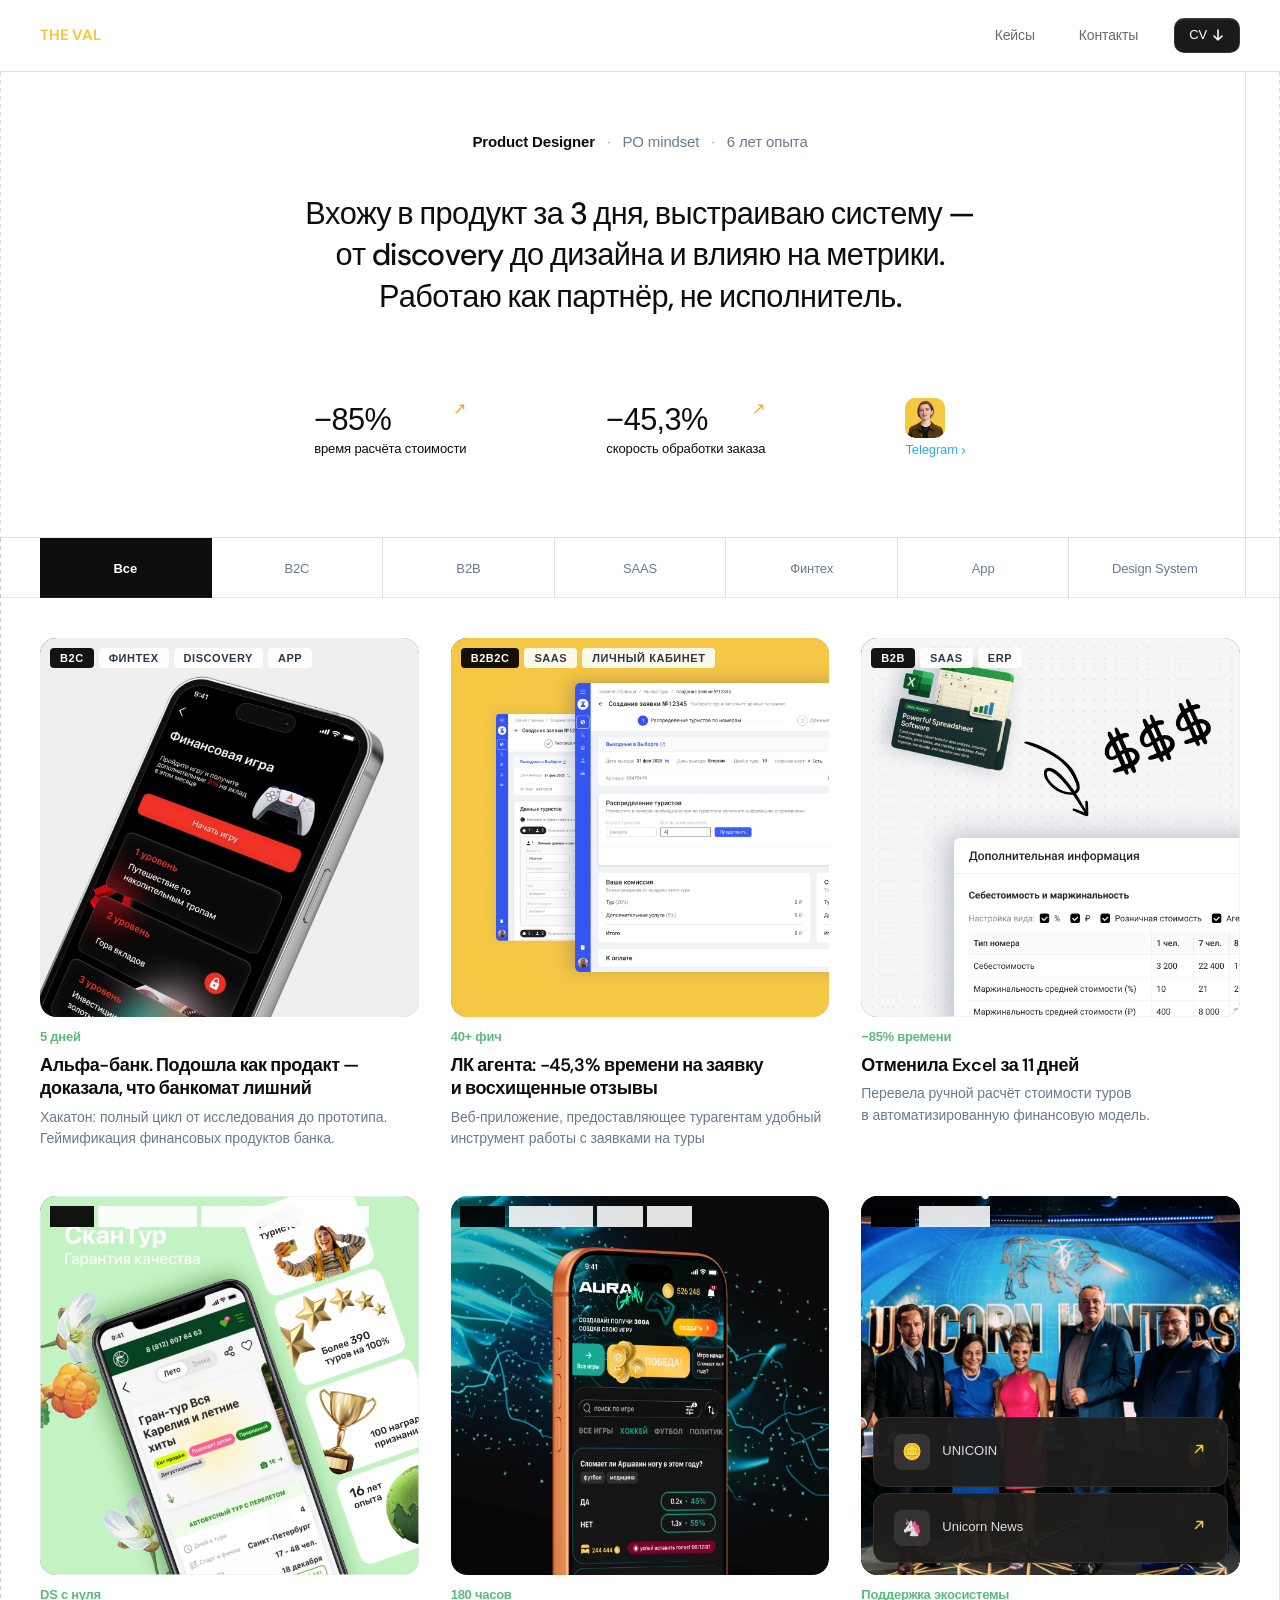
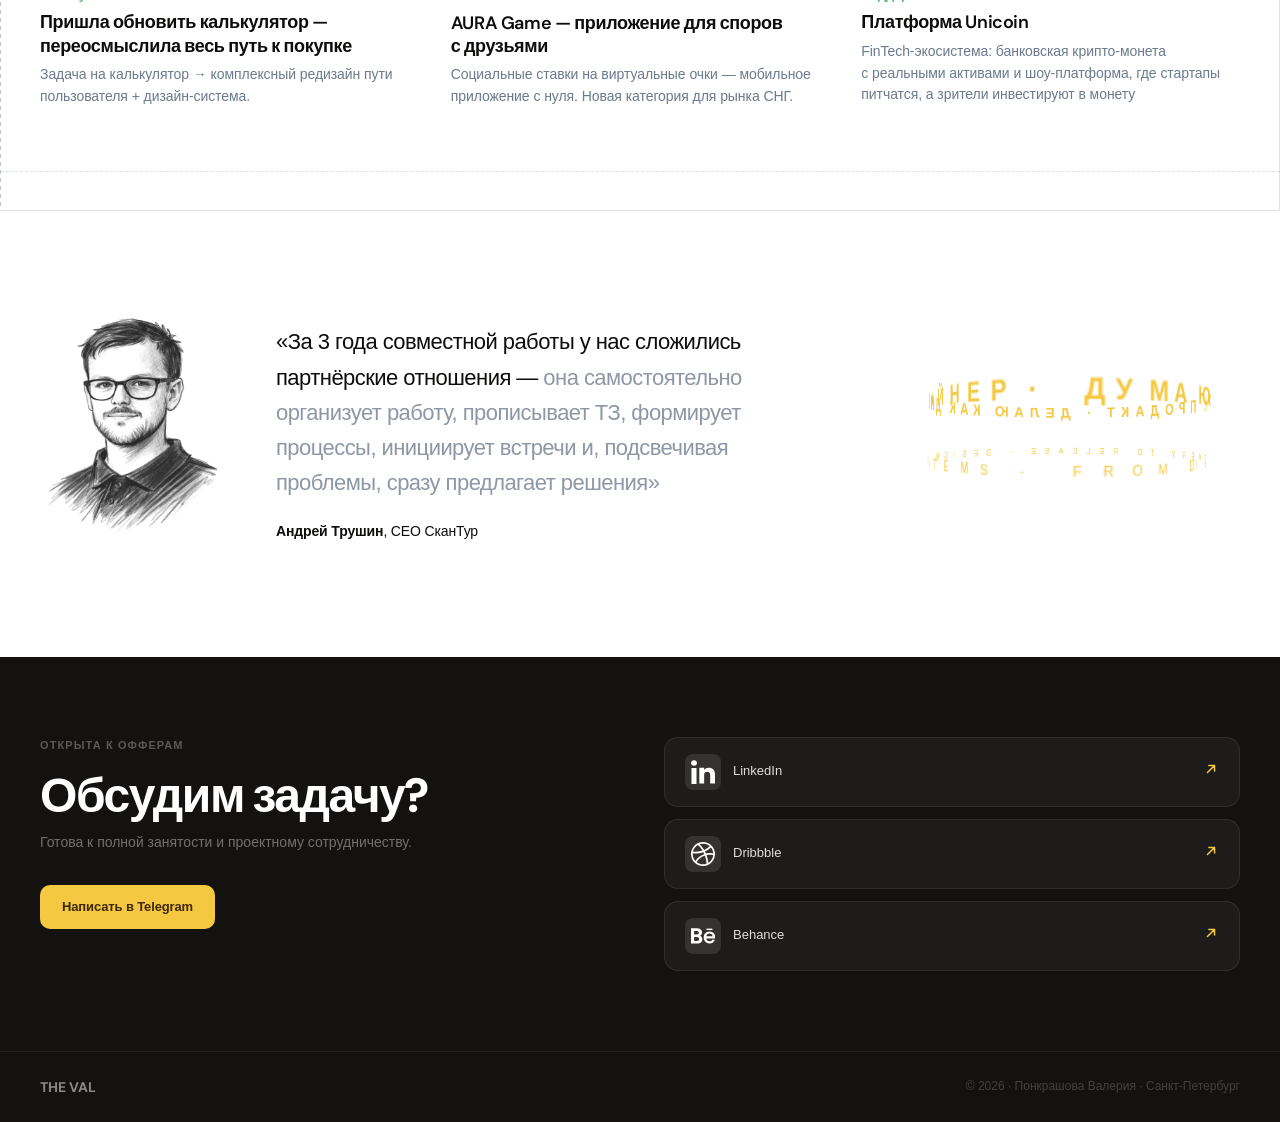
==== index.html @ 37268cb6 "Update index.html изменила тайтл и описание для индексации" ====
<!DOCTYPE html>
<html lang="ru">
<head>
<meta charset="UTF-8">
<meta name="viewport" content="width=device-width, initial-scale=1.0">
<title>THE VAL — Валерия Понкрашова — Дизайнер для бизнеса · Product Designer</title>
<meta name="description" content="Product Designer в корпоративные системы | BPMN · Реальный опыт · Аналитический уклон · PO мышление | B2B · B2E  | SAAS | ERP · CRM · TMS · BI · MDM · DMS · ЭДО · Data Modeling Tool · ЛК">
<link rel="preconnect" href="https://fonts.googleapis.com">
<link href="https://fonts.googleapis.com/css2?family=Syne:wght@700;800&family=DM+Sans:opsz,wght@9..40,300;9..40,400;9..40,500&family=Cactus+Classical+Serif&display=swap" rel="stylesheet">
<link rel="stylesheet" href="styles/design-system.css">
<link rel="stylesheet" href="styles/animations.css">
<link rel="stylesheet" href="style.css">
</head>
<body>



<!-- NAV -->
<nav class="nav">
  <div class="nav-in">
    <a href="#" class="nav-logo">THE VAL</a>
    <div class="nav-links" id="nl">
      <a href="#cases" class="nav-link">Кейсы</a>
      <a href="about.html" class="nav-link" style="display:none">Обо мне</a>
      <a href="#footer" class="nav-link">Контакты</a>
      <a href="assets-cases/resume.pdf.pdf" class="nav-cta" download>
        CV
        <svg width="14" height="14" viewBox="0 0 14 14" fill="none" stroke="currentColor" stroke-width="1.6" stroke-linecap="round" stroke-linejoin="round">
          <path d="M7 2v10M3 8l4 4 4-4"/>
        </svg>
      </a>
    </div>
    <a href="https://t.me/ValeriyaWithLove" target="_blank" class="nav-tg"><svg width="18" height="18" viewBox="0 0 24 24" fill="currentColor"><path d="M12 0C5.373 0 0 5.373 0 12s5.373 12 12 12 12-5.373 12-12S18.627 0 12 0zm5.894 8.221-1.97 9.28c-.145.658-.537.818-1.084.508l-3-2.21-1.447 1.394c-.16.16-.295.295-.605.295l.213-3.053 5.56-5.023c.242-.213-.054-.333-.373-.12l-6.871 4.326-2.962-.924c-.643-.204-.657-.643.136-.953l11.57-4.461c.537-.194 1.006.131.833.941z"/></svg><span class="hero-tg-brand">Telegram</span></a>
    <button class="hbg" id="hbg" aria-label="Меню"><span></span><span></span><span></span></button>
  </div>
</nav>

<!-- PAGE BODY (for decorative lines) -->
<div class="page-body">
<!-- HERO -->
<section class="hero">
<div class="pg-line pg-line--left" aria-hidden="true"></div>
<div class="pg-line pg-line--right" aria-hidden="true"></div>
<div class="hero-line-cv" aria-hidden="true"></div>
  <div class="w">

    <div class="hero-meta">
      <strong>Product Designer</strong>
      <span class="dot">·</span>
      PO mindset
      <span class="dot">·</span>
      6 лет опыта
    </div>

    <h1 class="hero-h1">
      Вхожу в продукт за 3&nbsp;дня, выстраиваю систему&nbsp;—<br>
      от&nbsp;discovery до&nbsp;дизайна и&nbsp;влияю на&nbsp;метрики.<br>
      Работаю как партнёр, не&nbsp;исполнитель.
    </h1>
    <p class="hero-h1-mob">Вхожу в продукт за 3&nbsp;дня, выстраиваю систему&nbsp;— от discovery до&nbsp;дизайна и&nbsp;влияю на&nbsp;метрики. Работаю как партнёр, не&nbsp;исполнитель.</p>

    <div class="hero-row">

      <a href="b2e.html" class="hero-stat">
        <div class="hero-stat-top">
          <span class="hero-stat-num">−85%</span>
          <span class="hero-stat-arr">↗</span>
        </div>
        <span class="hero-stat-lbl">время расчёта стоимости</span>
      </a>

      <a href="agent-lk.html" class="hero-stat">
        <div class="hero-stat-top">
          <span class="hero-stat-num">−45,3%</span>
          <span class="hero-stat-arr">↗</span>
        </div>
        <span class="hero-stat-lbl">скорость обработки заказа</span>
      </a>

      <a href="https://t.me/ValeriyaWithLove" target="_blank" class="hero-tg-btn">
        <div class="hero-tg-ava">
          <img src="[data-uri]" alt="Валерия" onerror="this.parentNode.innerHTML='👤'">
        </div>
        <div class="hero-tg-label">
          <span class="hero-tg-brand">Telegram</span>
          <span class="hero-tg-chevron">›</span>
        </div>
      </a>

    </div>

  </div>
</section>

<!-- CASES -->
<section class="cases" id="cases">
<div class="cases-lines" aria-hidden="true">
  <div class="cases-line cases-line--left-760" aria-hidden="true"></div>
  <div class="cases-line cases-line--left-720" aria-hidden="true"></div>
  <div class="cases-line cases-line--right" aria-hidden="true"></div>
</div>
  <div class="w">
    <div class="fbar rv">
      <button class="ftag on" data-tag="all" onclick="f('all',this)">Все</button>
      <button class="ftag" data-tag="b2c" onclick="f('b2c',this)">B2C</button>
      <button class="ftag" data-tag="b2b" onclick="f('b2b',this)">B2B</button>
      <button class="ftag" data-tag="saas" onclick="f('saas',this)">SAAS</button>
      <button class="ftag" data-tag="fintech" onclick="f('fintech',this)">Финтех</button>
      <button class="ftag" data-tag="app" onclick="f('app',this)">App</button>
      <button class="ftag" data-tag="system" onclick="f('system',this)">Design System</button>
    </div>
    <div class="cgrid rv d2" id="grid">

      <div class="cc" data-t="b2c fintech app" data-case="0">
        <div class="cc-img">
          <div class="cc-img-placeholder pat-lines"></div>
          <img src="media/img-overlay-1.jpg" alt="">
          <div class="cc-img-overlay"></div>
          <div class="cc-img-tags">
            <span class="ct y">B2C</span>
            <span class="ct">Финтех</span>
            <span class="ct">Discovery</span>
            <span class="ct">App</span>
          </div>
          <button class="cc-hint" type="button">Быстрый просмотр</button>
        </div>
        <div class="cc-body">
          <div class="cc-m">5 дней</div>
          <div class="cc-name-row">
            <div class="cc-nm">Альфа-банк. Подошла как продакт — доказала, что банкомат лишний</div>
          </div>
          <div class="cc-d">Хакатон: полный цикл от исследования до прототипа. Геймификация финансовых продуктов банка.</div>
        </div>
      </div>

      <div class="cc" data-t="b2b saas system" data-case="1">
        <div class="cc-img">
          <div class="cc-img-placeholder pat-diag"></div>
          <img src="media/img-overlay-2.jpg" alt="">
          <div class="cc-img-overlay"></div>
          <div class="cc-img-tags">
            <span class="ct y">B2B2C</span>
            <span class="ct">SAAS</span>
            <span class="ct">Личный кабинет</span>
          </div>
          <button class="cc-hint" type="button">Быстрый просмотр</button>
        </div>
        <div class="cc-body">
          <div class="cc-m">40+ фич</div>
          <div class="cc-name-row">
            <div class="cc-nm">ЛК агента: −45,3% времени на заявку и восхищенные отзывы</div>
          </div>
          <div class="cc-d">Веб-приложение, предоставляющее турагентам удобный инструмент работы с заявками на туры</div>
        </div>
      </div>

      <div class="cc" data-t="b2b saas system" data-case="2">
        <div class="cc-img">
          <div class="cc-img-placeholder pat-dots"></div>
          <img src="media/img-overlay-3.jpg" alt="">
          <div class="cc-img-overlay"></div>
          <div class="cc-img-tags">
            <span class="ct y">B2B</span>
            <span class="ct">SAAS</span>
            <span class="ct">ERP</span>
          </div>
          <button class="cc-hint" type="button">Быстрый просмотр</button>
        </div>
        <div class="cc-body">
          <div class="cc-m">−85% времени</div>
          <div class="cc-name-row">
            <div class="cc-nm">Отменила Excel за 11 дней</div>
          </div>
          <div class="cc-d">Перевела ручной расчёт стоимости туров в автоматизированную финансовую модель.</div>
        </div>
      </div>

      <div class="cc" data-t="b2c system research app" data-case="3">
        <div class="cc-img">
          <div class="cc-img-placeholder pat-grid"></div>
          <img src="media/img-overlay-4.jpg" alt="">
          <div class="cc-img-overlay"></div>
          <div class="cc-img-tags">
            <span class="ct y">B2C</span>
            <span class="ct">TravelTech</span>
            <span class="ct">Design System</span>
            <span class="ct">App</span>
          </div>
          <button class="cc-hint" type="button">Быстрый просмотр</button>
        </div>
        <div class="cc-body">
          <div class="cc-m">DS с нуля</div>
          <div class="cc-name-row">
            <div class="cc-nm">Пришла обновить калькулятор — переосмыслила весь путь к покупке</div>
          </div>
          <div class="cc-d">Задача на калькулятор → комплексный редизайн пути пользователя + дизайн-система.</div>
        </div>
      </div>

      <div class="cc" data-t="b2c app mobile" data-case="4">
        <div class="cc-img">
          <div class="cc-img-placeholder pat-cross"></div>
          <img src="media/img-overlay-5.jpg" alt="">
          <div class="cc-img-overlay"></div>
          <div class="cc-img-tags">
            <span class="ct y">B2C</span>
            <span class="ct">App Game</span>
            <span class="ct">0→1</span>
            <span class="ct">App</span>
          </div>
          <button class="cc-hint" type="button">Быстрый просмотр</button>
        </div>
        <div class="cc-body">
          <div class="cc-m">180 часов</div>
          <div class="cc-name-row">
            <div class="cc-nm">AURA Game — приложение для споров с друзьями</div>
          </div>
          <div class="cc-d">Социальные ставки на виртуальные очки — мобильное приложение с нуля. Новая категория для рынка СНГ.</div>
        </div>
      </div>

      <div class="cc" data-t="b2b fintech" data-case="" style="cursor:default;pointer-events:none;">
        <div class="cc-img" style="background:var(--dark);">
          <img src="media/img-overlay-6.png" alt="Unicoin">
          <div class="cc-img-tags">
            <span class="ct y">B2B</span>
            <span class="ct">Финтех</span>
          </div>
          <div style="position:absolute;bottom:12px;left:12px;right:12px;display:flex;flex-direction:column;gap:6px;z-index:3;">
            <a href="https://unicoin.com/" target="_blank" class="c-link" style="pointer-events:auto;">
              <span class="c-link-ico">🪙</span>
              <span class="c-link-name">UNICOIN</span>
              <span class="c-link-val"><svg width="16" height="16" viewBox="0 0 16 16" fill="none"><path d="M3 8h10M9 4l4 4-4 4" stroke="#f5c842" stroke-width="1.5" stroke-linecap="round" stroke-linejoin="round" transform="rotate(-45 8 8)"/></svg></span>
            </a>
            <a href="https://unicorns.news/" target="_blank" class="c-link" style="pointer-events:auto;">
              <span class="c-link-ico">🦄</span>
              <span class="c-link-name">Unicorn News</span>
              <span class="c-link-val"><svg width="16" height="16" viewBox="0 0 16 16" fill="none"><path d="M3 8h10M9 4l4 4-4 4" stroke="#f5c842" stroke-width="1.5" stroke-linecap="round" stroke-linejoin="round" transform="rotate(-45 8 8)"/></svg></span>
            </a>
          </div>
        </div>
        <div class="cc-body">
          <div class="cc-m">Поддержка экосистемы</div>
          <div class="cc-name-row">
            <div class="cc-nm">Платформа Unicoin</div>
          </div>
          <div class="cc-d">FinTech-экосистема: банковская крипто-монета с реальными активами и шоу-платформа, где стартапы питчатся, а зрители инвестируют в монету</div>
        </div>
      </div>

    </div>
<div id="empty" style="display:none;padding:40px;text-align:center;font-size:14px;color:var(--g400)">Нет кейсов с этим фильтром</div>
  </div>
</section>


<!-- HOW -->
<section class="how" id="how">
  <div class="w" style="display:none">
    <div class="rv">
      <h2 class="stitle">Как работаю</h2>
    </div>
    <div class="hgrid rv d2">
      <div class="hcard">
        <svg viewBox="0 0 160 120" xmlns="http://www.w3.org/2000/svg">
  <g fill="none">
    <!-- Grid lines -->
    <line x1="20" y1="20" x2="20" y2="95" stroke="var(--bd2)" stroke-width="1"/>
    <line x1="20" y1="95" x2="145" y2="95" stroke="var(--bd2)" stroke-width="1"/>
    <line x1="20" y1="70" x2="145" y2="70" stroke="var(--bd)" stroke-width="0.5" stroke-dasharray="3 3"/>
    <line x1="20" y1="50" x2="145" y2="50" stroke="var(--bd)" stroke-width="0.5" stroke-dasharray="3 3"/>
    <!-- Bars -->
    <rect x="30" y="72" width="14" height="23" rx="2" fill="var(--bd2)"/>
    <rect x="52" y="62" width="14" height="33" rx="2" fill="var(--bd2)"/>
    <rect x="74" y="55" width="14" height="40" rx="2" fill="var(--bd2)"/>
    <rect x="96" y="42" width="14" height="53" rx="2" fill="#5DBB7A" opacity="0.3"/>
    <rect x="118" y="30" width="14" height="65" rx="2" fill="#5DBB7A" opacity="0.7"/>
    <!-- Trend line -->
    <polyline points="37,68 59,57 81,51 103,38 125,26" stroke="#5DBB7A" stroke-width="1.5" stroke-linecap="round" stroke-linejoin="round"/>
    <!-- Highlight dot -->
    <circle cx="125" cy="26" r="3" fill="#5DBB7A"/>
    <circle cx="125" cy="26" r="6" fill="#5DBB7A" opacity="0.2"/>
  </g>
</svg>
        <div class="ht">Сначала данные,<br>потом решение</div>
        <p class="hb">Маркетинг пришёл с задачей — обновить калькулятор. Я полезла в Метрику: воронка конверсий, поведенческие отказы, глубина просмотра. Выявила, что проблема не в калькуляторе — а в пути пользователя. <em>Предложила расширить фокус. Согласовали.</em></p>
        <span class="htag">Яндекс.Метрика · A/B тесты</span>
      </div>
      <div class="hcard">
        <svg viewBox="0 0 160 120" xmlns="http://www.w3.org/2000/svg">
  <g fill="none">
    <!-- Layer stack -->
    <rect x="20" y="75" width="90" height="18" rx="4" stroke="var(--bd2)" stroke-width="1.2"/>
    <rect x="20" y="57" width="90" height="18" rx="4" stroke="var(--bd2)" stroke-width="1.2"/>
    <rect x="20" y="39" width="90" height="18" rx="4" stroke="var(--g400)" stroke-width="1.5"/>
    <!-- Content lines in top layer -->
    <line x1="30" y1="46" x2="65" y2="46" stroke="var(--g400)" stroke-width="1.2" stroke-linecap="round"/>
    <line x1="30" y1="52" x2="55" y2="52" stroke="var(--bd2)" stroke-width="1" stroke-linecap="round"/>
    <!-- Magnifier -->
    <circle cx="118" cy="42" r="18" stroke="#5DBB7A" stroke-width="1.5"/>
    <circle cx="118" cy="42" r="12" stroke="#5DBB7A" stroke-width="1" opacity="0.4"/>
    <line x1="130" y1="54" x2="140" y2="64" stroke="#5DBB7A" stroke-width="2" stroke-linecap="round"/>
    <!-- Detail inside magnifier -->
    <line x1="110" y1="40" x2="126" y2="40" stroke="#5DBB7A" stroke-width="1.2" stroke-linecap="round" opacity="0.7"/>
    <line x1="110" y1="45" x2="122" y2="45" stroke="#5DBB7A" stroke-width="1" stroke-linecap="round" opacity="0.5"/>
  </g>
</svg>
        <div class="ht">Вхожу<br>глубже задачи</div>
        <p class="hb">Получила задачу перевести Excel-расчёты в интерфейс. Провела встречу, изучила логику файла. Поняла: нужна не форма — а финансовая модель с точкой рентабельности. <em>Реализовала систему, которая сама считает себестоимость и маржу.</em></p>
        <span class="htag">BPMN · Roadmap · Backlog</span>
      </div>
      <div class="hcard">
        <svg viewBox="0 0 160 120" xmlns="http://www.w3.org/2000/svg">
  <g fill="none">
    <!-- Left person node -->
    <circle cx="35" cy="45" r="14" stroke="var(--g400)" stroke-width="1.5"/>
    <circle cx="35" cy="41" r="5" fill="var(--bd2)" stroke="none"/>
    <path d="M22,58 Q22,52 35,52 Q48,52 48,58" stroke="var(--g400)" stroke-width="1.2" stroke-linecap="round"/>
    <!-- Right person node -->
    <circle cx="125" cy="45" r="14" stroke="var(--g400)" stroke-width="1.5"/>
    <circle cx="125" cy="41" r="5" fill="var(--bd2)" stroke="none"/>
    <path d="M112,58 Q112,52 125,52 Q138,52 138,58" stroke="var(--g400)" stroke-width="1.2" stroke-linecap="round"/>
    <!-- Connection line -->
    <path d="M49,48 Q80,38 111,48" stroke="#5DBB7A" stroke-width="1.5" stroke-dasharray="4 3" stroke-linecap="round"/>
    <!-- Center pulse -->
    <circle cx="80" cy="43" r="5" fill="#5DBB7A" opacity="0.2"/>
    <circle cx="80" cy="43" r="3" fill="#5DBB7A"/>
    <!-- Bottom message bubbles -->
    <rect x="20" y="72" width="48" height="16" rx="8" stroke="var(--bd2)" stroke-width="1"/>
    <line x1="30" y1="80" x2="56" y2="80" stroke="var(--bd2)" stroke-width="1" stroke-linecap="round"/>
    <rect x="92" y="72" width="48" height="16" rx="8" fill="#5DBB7A" opacity="0.15" stroke="#5DBB7A" stroke-width="1" opacity="0.4"/>
    <line x1="102" y1="80" x2="128" y2="80" stroke="#5DBB7A" stroke-width="1" stroke-linecap="round" opacity="0.6"/>
  </g>
</svg>
        <div class="ht">Работаю<br>как партнёр</div>
        <p class="hb">Описала проблему в рабочем чате: высокий порог входа отсекает аудиторию. Объяснила причину, предложила две конкретные гипотезы. <em>Owner: "Спасибо, Лера, это правда. Завтра обсудим."</em></p>
        <span class="htag">Партнёрская позиция</span>
      </div>
    </div>
  </div>
  <div class="w" style="position:relative;">
  <div class="tblock rv testimonial-full" style="padding: 0;">
      <div class="tsketch">
        <img src="[data-uri]" alt="CEO СканТур" style="width:100%;max-width:180px;height:auto;display:block;">
      </div>
      <div class="ttext">
        <p class="tquote">«За 3 года совместной работы у нас сложились партнёрские отношения — <span style="color:var(--g400);font-weight:400;">она самостоятельно организует работу, прописывает ТЗ, формирует процессы, инициирует встречи и, подсвечивая проблемы, сразу предлагает решения»</span></p>
        <div class="tsource">
          <strong style="color:var(--black);font-weight:700;font-size:14px;letter-spacing:-0.01em">Андрей Трушин</strong><span style="color:var(--black);font-weight:400;font-size:14px;letter-spacing:-0.01em">, CEO СканТур</span>
        </div>
      </div>
  </div>
  <div class="ring-wrap" aria-hidden="true">
    <div class="ring-scene">
      <div class="ring-stage" id="ring-stage"></div>
    </div>
  </div>
  <script>
  (function() {
    var stage = document.getElementById('ring-stage');
    if (!stage) return;
    var CONFIG = {
      topText:    'ДУМАЮ КАК ПРОДАКТ · ДЕЛАЮ КАК ДИЗАЙНЕР · ',
      bottomText: 'FROM DISCOVERY TO RELEASE · DESIGN SYSTEMS · ',
      radius: window.innerWidth <= 1024 && window.innerWidth >= 768 ? 100 : 130, tilt: -20, speed: 20, direction: 'ccw'
    };
    var sign = CONFIG.direction === 'ccw' ? -1 : 1;
    try {
      var sheets = document.styleSheets;
      for (var s = 0; s < sheets.length; s++) {
        var rules;
        try { rules = sheets[s].cssRules || sheets[s].rules; } catch(e) { continue; }
        if (!rules) continue;
        for (var i = 0; i < rules.length; i++) {
          if (rules[i].name === 'ringSpinY') {
            rules[i].cssRules[0].style.transform = 'rotateX(' + CONFIG.tilt + 'deg) rotateY(0deg)';
            rules[i].cssRules[1].style.transform = 'rotateX(' + CONFIG.tilt + 'deg) rotateY(' + (sign * 360) + 'deg)';
            break;
          }
        }
      }
    } catch(e) {}
    stage.style.animationDuration = CONFIG.speed + 's';
    function buildRing(text, radius, yOffset, isSmall, ctx, fontSize) {
      ctx.font = (isSmall ? '400' : '700') + ' ' + fontSize + 'px Arial,Helvetica,sans-serif';
      var chars = text.split('');
      var widths = chars.map(function(ch){ return ctx.measureText(ch).width; });
      var totalW = widths.reduce(function(a,b){ return a+b; }, 0);
      var circ = 2 * Math.PI * radius;
      var gap = (circ - totalW) / chars.length;
      var arc = 0;
      chars.forEach(function(ch, i) {
        var center = arc + widths[i] / 2;
        var angle = (center / radius) * (180 / Math.PI);
        arc += widths[i] + gap;
        var rad = angle * Math.PI / 180;
        var x = radius * Math.sin(rad);
        var z = radius * Math.cos(rad);
        var el = document.createElement('div');
        el.className = 'ring-char ' + (isSmall ? 'ring-small' : 'ring-big');
        el.style.fontSize = fontSize + 'px';
el.style.transform = 'translate3d(' + x + 'px,' + yOffset + 'px,' + z + 'px) rotateY(' + angle + 'deg) scaleX(-1)';        var inner = document.createElement('span');
        inner.className = 'ring-char-inner';
        inner.textContent = ch;
        el.appendChild(inner);
        stage.appendChild(el);
      });
    }
    function init() {
      var canvas = document.createElement('canvas');
      var ctx = canvas.getContext('2d');
      buildRing(CONFIG.topText,    CONFIG.radius, -28, false, ctx, 19);
      buildRing(CONFIG.bottomText, CONFIG.radius,  24, true,  ctx, 10);
    }
    document.fonts && document.fonts.ready ? document.fonts.ready.then(init) : setTimeout(init, 300);
  })();
  </script>
  </div>
</section>


<!-- CONTACTS -->
<section class="contacts" id="contacts">
  <div class="contacts-inner">
    <div class="contacts-left">
      <div class="c-label">Открыта к офферам</div>
      <h2 class="c-title">Обсудим задачу?</h2>
      <p class="c-sub">Готова к полной занятости и проектному сотрудничеству.</p>
      <a href="https://t.me/ValeriyaWithLove" target="_blank" class="c-btn">Написать в Telegram</a>
    </div>
    <div class="contacts-right">
      <a href="https://t.me/ValeriyaWithLove" target="_blank" class="c-link" style="display:none">
        <span class="c-link-ico"><svg width="18" height="18" viewBox="0 0 24 24" fill="currentColor"><path d="M12 0C5.373 0 0 5.373 0 12s5.373 12 12 12 12-5.373 12-12S18.627 0 12 0zm5.894 8.221-1.97 9.28c-.145.658-.537.818-1.084.508l-3-2.21-1.447 1.394c-.16.16-.295.295-.605.295l.213-3.053 5.56-5.023c.242-.213-.054-.333-.373-.12l-6.871 4.326-2.962-.924c-.643-.204-.657-.643.136-.953l11.57-4.461c.537-.194 1.006.131.833.941z"/></svg></span>
        <span class="c-link-name">Telegram</span>
        <span class="c-link-val"><svg width="16" height="16" viewBox="0 0 16 16" fill="none"><path d="M3 8h10M9 4l4 4-4 4" stroke="#f5c842" stroke-width="1.5" stroke-linecap="round" stroke-linejoin="round" transform="rotate(-45 8 8)"/></svg></span>
      </a>
      <a href="https://linkedin.com/in/valeriiapon" target="_blank" class="c-link">
        <span class="c-link-ico"><img src="media/icon/lcon-linkedin.svg" width="24" height="24"></span>
        <span class="c-link-name">LinkedIn</span>
        <span class="c-link-val"><svg width="16" height="16" viewBox="0 0 16 16" fill="none"><path d="M3 8h10M9 4l4 4-4 4" stroke="#f5c842" stroke-width="1.5" stroke-linecap="round" stroke-linejoin="round" transform="rotate(-45 8 8)"/></svg></span>
      </a>
      <a href="https://dribbble.com/lerchikper13" target="_blank" class="c-link">
        <span class="c-link-ico"><img src="media/icon/icon-dreeeble.svg" width="24" height="24"></span>
        <span class="c-link-name">Dribbble</span>
        <span class="c-link-val"><svg width="16" height="16" viewBox="0 0 16 16" fill="none"><path d="M3 8h10M9 4l4 4-4 4" stroke="#f5c842" stroke-width="1.5" stroke-linecap="round" stroke-linejoin="round" transform="rotate(-45 8 8)"/></svg></span>
      </a>
      <a href="https://behance.net/ponkrasova840e" target="_blank" class="c-link">
        <span class="c-link-ico"><img src="media/icon/icon-be.svg" width="24" height="24"></span>
        <span class="c-link-name">Behance</span>
        <span class="c-link-val"><svg width="16" height="16" viewBox="0 0 16 16" fill="none"><path d="M3 8h10M9 4l4 4-4 4" stroke="#f5c842" stroke-width="1.5" stroke-linecap="round" stroke-linejoin="round" transform="rotate(-45 8 8)"/></svg></span>
      </a>
    </div>
  </div>
</section>

</div><!-- /page-body -->

<!-- FOOTER -->
<footer class="footer" id="footer">
  <div class="footer-inner">
    <span class="foot-logo">THE VAL</span>
    <span class="foot-copy">© 2026 · Понкрашова Валерия · Санкт-Петербург</span>
  </div>
</footer>

<!-- OVERLAY -->
<div class="overlay" id="overlay"></div>

<!-- MODAL -->
<div class="modal" id="modal" role="dialog" aria-modal="true" aria-label="Быстрый просмотр кейса">
  <button class="modal-close" id="modalClose" aria-label="Закрыть">
    <svg width="14" height="14" viewBox="0 0 14 14" fill="none"><path d="M1 1L13 13M13 1L1 13" stroke="currentColor" stroke-width="1.5" stroke-linecap="round"/></svg>
  </button>
  <div class="modal-inner">
    <!-- LEFT VISUAL -->
    <div class="modal-visual">
      <div class="modal-cover">
        <div class="modal-cover-inner" id="modalCoverBg">
          <img id="modalCoverImg" src="" alt="" style="width:auto;height:360px;object-fit:contain;border-radius:12px;display:block;margin:0 auto;">
        </div>
        <div class="kbd-hint">
          <kbd>←</kbd><kbd>→</kbd> листать · <kbd>Esc</kbd> закрыть
        </div>
      </div>
      <div class="modal-vis-stats" id="modalStats">
        <div class="mvs"><div class="mvs-n placeholder" id="ms1">··</div><div class="mvs-l" id="ms1l">экранов</div></div>
        <div class="mvs"><div class="mvs-n placeholder" id="ms2">··</div><div class="mvs-l" id="ms2l">фичей</div></div>
        <div class="mvs"><div class="mvs-n placeholder" id="ms3">··</div><div class="mvs-l" id="ms3l">гипотез</div></div>
      </div>
    </div>
    <!-- RIGHT CONTENT -->
    <div class="modal-content" id="modalContentScroll">
      <div class="modal-header" id="modalHeader">
        <div class="modal-tags" id="modalTags"></div>
        <h2 class="modal-title" id="modalTitle"></h2>
        <div class="modal-meta-inline" id="modalMeta"></div>
      </div>
      <div class="modal-body" id="modalBody"></div>
    </div>
  </div>
  <!-- FOOTER -->
  <div class="modal-footer">
    <button class="modal-nav-btn" id="modalCloseFooter" style="width:auto;padding:0 20px">Закрыть</button>
    <div class="modal-footer-nav">
      <button class="modal-nav-btn" id="btnPrev" title="Предыдущий кейс">←</button>
      <span class="modal-case-counter" id="caseCounter">1 / 5</span>
      <button class="modal-nav-btn" id="btnNext" title="Следующий кейс">→</button>
    </div>
    <a href="#" class="btn-open-case" id="btnOpenCase">
      Открыть кейс
      <svg width="14" height="14" viewBox="0 0 14 14" fill="none"><path d="M1 7H13M8 2L13 7L8 12" stroke="currentColor" stroke-width="1.5" stroke-linecap="round" stroke-linejoin="round"/></svg>
    </a>
    <a href="#" class="btn-figma" id="btnFigma" style="display:none">Figma</a>
  </div>
</div>

<script>
function f(tag,el){
  if(tag==='all'){
    document.querySelectorAll('.ftag').forEach(b=>b.classList.remove('on'));
    el.classList.add('on');
  } else {
    document.querySelector('.ftag[data-tag="all"]').classList.remove('on');
    el.classList.toggle('on');
    if(document.querySelectorAll('.ftag.on').length===0)
      document.querySelector('.ftag[data-tag="all"]').classList.add('on');
  }
  const activeTags=[...document.querySelectorAll('.ftag.on')].map(b=>b.dataset.tag);
  const all=activeTags.includes('all');
  let n=0;
  document.querySelectorAll('.cc').forEach(c=>{
    if(c.classList.contains('cc-quote')){c.classList.toggle('h',!all);return;}
    const t=c.dataset.t||'';
    const words=t.split(' ');
    const show=all||activeTags.every(tag=>words.includes(tag));
    c.classList.toggle('h',!show);
    if(show)n++;
  });
  document.getElementById('empty').style.display=n?'none':'block';
}

document.addEventListener('DOMContentLoaded',function(){
  // Scroll reveal
  document.querySelectorAll('.rv').forEach(el=>el.classList.add('pre'));
  const io=new IntersectionObserver(e=>{
    e.forEach(x=>{if(x.isIntersecting){x.target.classList.add('in');io.unobserve(x.target)}});
  },{threshold:.05,rootMargin:'0px 0px -40px 0px'});
  document.querySelectorAll('.rv').forEach(el=>io.observe(el));
  setTimeout(()=>document.querySelectorAll('.rv.pre:not(.in)').forEach(el=>el.classList.add('in')),800);

  // Proactivity button
  var proBtn=document.getElementById('proactivityBtn');
  if(proBtn) proBtn.addEventListener('click',function(){
    var block=document.getElementById('proactivity');
    block.style.display=block.style.display==='none'?'block':'none';
    if(block.style.display==='block')block.scrollIntoView({behavior:'smooth'});
  });
});
</script>


<script src="js/nav.js"></script>
<script src="js/modal.js"></script>
<script src="js/hero-physics.js"></script>
</body>
</html>
---- styles/design-system.css ----
/*
 * THE VAL — Unified Design System
 * ═══════════════════════════════════════════════════
 *  Shared tokens, reset, layout, nav, footer, contacts,
 *  case-card grid, overlay/modal, and case-page chrome.
 *  Page-specific sections live in each HTML <style> block.
 * ═══════════════════════════════════════════════════
 */


/* ─── 1. TOKENS ──────────────────────────────────── */
:root {
  /* Brand */
  --y:        #F5C842;
  --y-bg:     #FDFBF0;
  --y-dark:   #3D2800;
  --accent:   #c8641e;
  --accent-bg: rgba(200,100,30,.10);

  /* Neutrals */
  --black:  #0D0D0C;
  --ink:    #0e0d0b;
  --ink2:   #3a3832;
  --g700:   #2D3748;
  --g500:   #6B7A8D;
  --muted:  #6b7a8d;
  --g200:   #DDE3EA;
  --border: #e6e3dd;
  --surf:   #f4f2ee;
  --g50:    #F7F9FB;
  --white:  #FFFFFF;
  --dark:   #131210;

  /* Borders */
  --bd:  rgba(100,120,150,.12);
  --bd2: rgba(100,120,150,.18);

  /* Brand color */
  --telegram: #2AABEE;

  /* Typography */
  --sans:    -apple-system, BlinkMacSystemFont, 'Helvetica Neue', 'DM Sans', sans-serif;
  --display: var(--sans);
  --font:    var(--sans);

  --text-xs:      11px;
  --text-sm:      12px;
  --text-base:    13px;
  --text-md:      14px;
  --text-lg:      15px;
  --text-xl:      17px;
  --text-2xl:     18px;
  --text-display: clamp(24px,2.4vw,34px);
  --text-section: clamp(26px,3.8vw,40px);
  --text-hero:    clamp(32px,5vw,56px);

  /* Spacing */
  --sp1:  4px;  --sp2:  8px;  --sp3:  12px; --sp4:  16px;
  --sp5:  20px; --sp6:  24px; --sp8:  32px; --sp10: 40px;
  --sp12: 48px; --sp16: 64px; --sp20: 80px;
  /* legacy aliases */
  --space-1:  4px;  --space-2:  8px;  --space-3:  12px; --space-4:  16px;
  --space-5:  20px; --space-6:  24px; --space-8:  32px; --space-10: 40px;
  --space-12: 48px; --space-16: 64px; --space-20: 80px; --space-22: 88px;

  /* Radius */
  --r-sm:   8px;  --r-btn: 10px; --r-md:   14px;
  --r-card: 16px; --r-xl:  20px; --r-full: 9999px;

  /* Motion */
  --ease:           cubic-bezier(.4,0,.2,1);
  --ease-reveal:    cubic-bezier(.76,0,.24,1);
  --dur-fast:  .12s; --dur-base: .15s;
  --dur-slow:  .4s;  --dur-panel: .55s;
  /* legacy */
  --duration-fast: .12s; --duration-base: .15s;
  --duration-slow: .4s;  --duration-panel: .55s;

  /* Layout */
  --container:  1160px;
  --nav-h:      56px;
  --section-py: 88px;
}


/* ─── 2. RESET & BASE ───────────────────────────── */
*, *::before, *::after { box-sizing: border-box; margin: 0; padding: 0; }

html {
  scroll-behavior: smooth;
  scroll-padding-top: var(--nav-h);
}

body {
  font-family: var(--sans);
  background: var(--white);
  color: var(--ink);
  -webkit-font-smoothing: antialiased;
  font-size: 15px;
  line-height: 1.6;
}

a  { color: inherit; text-decoration: none; }
button { cursor: pointer; font-family: inherit; border: none; background: none; }


/* ─── 3. LAYOUT ─────────────────────────────────── */
.w {
  max-width: var(--container);
  margin: 0 auto;
  padding: 0 var(--sp10);
  position: relative;
  z-index: 1;
}

section { padding: var(--section-py) 0; }


/* ─── 4. NAVIGATION ─────────────────────────────── */
.nav {
  position: fixed; top: 0; left: 0; right: 0;
  z-index: 200; height: var(--nav-h);
  display: flex; align-items: center;
  background: rgba(249,247,243,.94);
  backdrop-filter: saturate(180%) blur(20px);
  -webkit-backdrop-filter: saturate(180%) blur(20px);
  border-bottom: 1px solid var(--border);
  transition: box-shadow var(--dur-base);
}
.nav.scrolled { box-shadow: 0 2px 16px rgba(14,13,11,.06); }

.nav-in {
  max-width: var(--container); width: 100%;
  margin: 0 auto; padding: 0 var(--sp10);
  display: flex; align-items: center; justify-content: space-between;
}

/* Logo */
.nav-logo {
  font-family: var(--display); font-size: 15px; font-weight: 700;
  color: var(--ink); letter-spacing: -.01em;
  display: flex; align-items: center; gap: var(--sp2);
}
.nav-logo-mark {
  width: 30px; height: 30px; background: var(--ink); color: var(--white);
  border-radius: var(--r-sm); display: flex; align-items: center;
  justify-content: center; font-size: 11px; font-weight: 700;
}
/* Legacy logo style (index.html uses text logo) */
.nav-logo-text { color: var(--y); }

.nav-links {
  display: flex; align-items: center; gap: var(--sp5);
}

.nav-link {
  font-size: var(--text-md); font-weight: 400; color: #6B6B68;
  letter-spacing: -.01em; padding: 5px var(--sp3);
  border-radius: var(--r-sm); line-height: 1.4;
  transition: background var(--dur-fast), color var(--dur-fast);
}
.nav-link:hover  { background: var(--surf); color: var(--ink); }
.nav-link:active { background: var(--border); color: var(--ink); }

.nav-cta {
  display: inline-flex; align-items: center; gap: var(--sp1);
  padding: 6px 14px; background: var(--ink); color: var(--white);
  font-size: var(--text-base); font-weight: 500;
  border-radius: var(--r-btn); letter-spacing: -.01em;
  border: 1px solid rgba(255,255,255,.12);
  box-shadow: inset 0 1px 0 rgba(255,255,255,.08);
  margin-left: var(--sp1);
  transition: background var(--dur-fast), border-color var(--dur-fast);
}
.nav-cta:hover  { background: #2C2C2A; border-color: rgba(255,255,255,.18); }
.nav-cta:active { background: #111110; transform: scale(.98); }
.nav-cta svg    { flex-shrink: 0; }

/* Hamburger */
.hbg {
  display: none; flex-direction: column; gap: var(--sp1);
  padding: var(--sp1); cursor: pointer;
}
.hbg span {
  display: block; width: 20px; height: 1.5px;
  background: var(--black); border-radius: 2px;
  transition: transform .25s var(--ease), opacity .25s;
}
.hbg.open span:nth-child(1) { transform: translateY(5.5px) rotate(45deg); }
.hbg.open span:nth-child(2) { opacity: 0; }
.hbg.open span:nth-child(3) { transform: translateY(-5.5px) rotate(-45deg); }


/* ─── 5. CONTACTS BLOCK ─────────────────────────── */
.contacts {
  background: var(--dark);
  padding: var(--sp20) 0;
  overflow-x: hidden;
}
.contacts-inner {
  max-width: var(--container); margin: 0 auto; padding: 0 var(--sp10);
  display: grid; grid-template-columns: 1fr 1fr; gap: 48px;
  align-items: start;
}
.contacts-left .c-label {
  font-size: var(--text-xs); font-weight: 700; letter-spacing: .1em;
  text-transform: uppercase; color: rgba(255,255,255,.3); margin-bottom: var(--sp4);
}
.contacts-left .c-title {
  font-family: var(--display); font-size: clamp(28px,4vw,48px); font-weight: 800;
  letter-spacing: -.03em; color: #fff; line-height: 1.1; margin-bottom: var(--sp2); white-space: nowrap;
}
.contacts-left .c-sub {
  font-size: var(--text-md); color: rgba(255,255,255,.4); line-height: 1.6;
  max-width: 400px; margin-bottom: var(--sp8);
}
.contacts-left .c-btn {
  display: inline-flex; align-items: center; gap: var(--sp2);
  height: 44px; padding: 0 22px;
  background: var(--y); color: var(--y-dark);
  font-weight: 700; font-size: var(--text-base);
  border-radius: var(--r-btn); letter-spacing: -.01em;
  transition: filter .15s;
}
.contacts-left .c-btn:hover { filter: brightness(1.08); }

.contacts-right { display: flex; flex-direction: column; gap: var(--sp3); padding-top: 0; }
.c-link {
  display: flex; align-items: center; gap: var(--sp3);
  padding: var(--sp4) var(--sp5); border-radius: var(--r-md);
  background: rgb(31 30 28 / 95%); border: 1px solid rgba(255,255,255,.08);
  transition: background .15s, border-color .15s;
}
.c-link:hover { background: rgb(31 30 28 / 100%); border-color: rgba(255,255,255,.15); }
.c-link-ico img { filter: brightness(0) invert(1); }
.c-link-ico {
  width: 36px; height: 36px; border-radius: var(--r-sm);
  background: rgba(255,255,255,.1); display: flex;
  align-items: center; justify-content: center;
  font-size: 16px; flex-shrink: 0;
}
.c-link-name { font-size: var(--text-base); font-weight: 500; color: rgba(255,255,255,.85); }
.c-link-val  { font-size: var(--text-sm); color: rgba(255,255,255,.35); margin-left: auto; }


/* ─── 6. FOOTER ─────────────────────────────────── */
.footer {
  background: var(--dark);
  border-top: 1px solid rgba(255,255,255,.06);
  padding: 24px 0;
}
.footer-inner {
  max-width: var(--container); margin: 0 auto; padding: 0 var(--sp10);
  display: flex; align-items: center; justify-content: space-between;
  flex-wrap: wrap; gap: var(--sp4);
}
.foot-logo {
  font-family: var(--display); font-size: 14px; font-weight: 700;
  color: rgba(255,255,255,.5);
}
.foot-nav { display: flex; gap: var(--sp6); }
.foot-nav a { font-size: var(--text-sm); color: rgba(255,255,255,.3); }
.foot-nav a:hover { color: rgba(255,255,255,.7); }
.foot-copy { font-size: var(--text-sm); color: rgba(255,255,255,.2); }


/* ─── 7. CASE CARDS GRID (index.html) ───────────── */
.cases { background: var(--surf); }
.cases .w { text-align: left; }

.cases-sec-head { margin-bottom: var(--sp8); }
.cases-sec-head h2 {
  font-family: var(--display); font-size: var(--text-section);
  font-weight: 800; letter-spacing: -.03em; color: var(--ink);
  margin-bottom: var(--sp2);
}
.cases-sec-head p { font-size: var(--text-md); color: var(--muted); }

/* Filter bar */
.fbar {
  display: flex; gap: var(--sp2); flex-wrap: wrap;
  margin-bottom: var(--sp6);
}
.ftag {
  height: 28px; padding: 0 12px; border-radius: var(--r-full);
  font-size: var(--text-sm); font-weight: 500; color: var(--muted);
  background: var(--white); border: 1px solid var(--border);
  transition: all var(--dur-fast);
}
.ftag.on, .ftag:hover {
  background: var(--ink); color: var(--white); border-color: var(--ink);
}

/* Grid */
.cgrid {
  display: grid;
  grid-template-columns: repeat(3, 1fr);
  gap: 14px;
}
.cgrid .cc:first-child { grid-column: span 2; }

/* Card */
.cc {
  background: var(--white); border: 1px solid var(--border);
  border-radius: var(--r-card); overflow: hidden;
  cursor: pointer; position: relative;
  transition: transform .2s, box-shadow .2s, border-color .2s;
  user-select: none;
}
.cc.h { display: none; }
.cc:hover {
  transform: translateY(-3px);
  box-shadow: 0 16px 48px rgba(14,13,11,.1);
  border-color: rgba(14,13,11,.15);
}
.cc:hover .cc-hint { opacity: 1; }

/* Card cover */
.cc-img {
  position: relative; overflow: hidden;
  display: flex; align-items: center; justify-content: center;
}
.cc:first-child .cc-img { }

.cc-img-placeholder {
  position: absolute; inset: 0;
  background: #1a1816;
  background-image:
    linear-gradient(rgba(255,255,255,.04) 1px,transparent 1px),
    linear-gradient(90deg,rgba(255,255,255,.04) 1px,transparent 1px);
  background-size: 24px 24px;
}
.cc-img-overlay {
  position: absolute; inset: 0;
  background: linear-gradient(135deg,rgba(14,13,11,.6) 0%,rgba(14,13,11,.2) 100%);
}
.cc-img-tags {
  position: absolute; top: 14px; left: 14px;
  display: flex; gap: 5px; z-index: 2;
}
.ct {
  height: 20px; padding: 0 8px;
  background: rgba(255,255,255,.15); border: 1px solid rgba(255,255,255,.25);
  backdrop-filter: blur(8px); border-radius: 4px;
  font-size: 10px; font-weight: 600; letter-spacing: .05em;
  text-transform: uppercase; color: rgba(255,255,255,.9);
  display: inline-flex; align-items: center;
}
.ct.y { background: var(--accent); border-color: transparent; }

.cc-hint {
  position: absolute; bottom: 14px; right: 14px; z-index: 2;
  height: 28px; padding: 0 10px;
  background: rgba(255,255,255,1); border-radius: 20px;
  border: 1px solid rgba(0,0,0,0.85); backdrop-filter: blur(8px);
  font-size: 11px; font-weight: 600; color: var(--ink);
  display: flex; align-items: center; gap: 5px;
  opacity: 0; transition: opacity .2s;
}
.cc-hint::after { content: '→'; }

/* Card patterns */
.pat-grid  { background-color:#131210; background-image:radial-gradient(rgba(255,255,255,.08) 1px,transparent 1px); background-size:16px 16px; }
.pat-dots  { background-color:#131210; background-image:radial-gradient(rgba(255,255,255,.08) 1px,transparent 1px); background-size:16px 16px; padding: 0 20px; }
.pat-diag  { background-color:#131210; background-image:radial-gradient(rgba(255,255,255,.08) 1px,transparent 1px); background-size:16px 16px; padding: 0 20px; }
.pat-lines { background-color:#131210; background-image:radial-gradient(rgba(255,255,255,.08) 1px,transparent 1px); background-size:16px 16px; }
.pat-cross { background-color:#131210; background-image:radial-gradient(rgba(255,255,255,.08) 1px,transparent 1px); background-size:16px 16px; }

/* Card body */
.cc-body { padding: 18px 20px 20px; }
.cc-nm {
  font-family: var(--display); font-size: 16px; font-weight: 700;
  letter-spacing: -.015em; color: var(--ink); line-height: 1.25;
  margin-bottom: 6px;
}
.cc:first-child .cc-nm { font-size: 20px; }
.cc-num { font-size: 10px; font-weight: 700; letter-spacing: .08em; text-transform: uppercase; color: var(--muted); margin-bottom: 6px; }
.cc-name-row { display: flex; align-items: baseline; gap: var(--sp3); margin-bottom: 6px; }
.cc-m { font-size: 11px; font-weight: 600; color: var(--accent); }
.cc-d { font-size: 12px; color: var(--muted); line-height: 1.55; margin-bottom: 14px; }
.cc-meta { display: flex; align-items: center; gap: 10px; flex-wrap: wrap; }
.cc-role {
  font-size: 11px; font-weight: 500; color: var(--ink2);
  background: var(--surf); border: 1px solid var(--border);
  height: 22px; padding: 0 8px; border-radius: 4px;
  display: inline-flex; align-items: center;
}


/* ─── 8. OVERLAY + MODAL ─────────────────────────── */
.overlay {
  position: fixed; inset: 0;
  background: rgba(14,13,11,.55); backdrop-filter: blur(6px);
  z-index: 900; opacity: 0; pointer-events: none;
  transition: opacity .25s;
}
.overlay.visible { opacity: 1; pointer-events: all; }

.modal {
  position: fixed; top: 50%; left: 50%;
  transform: translate(-50%,-46%) scale(.97);
  z-index: 1000;
  width: min(900px,calc(100vw - 48px));
  max-height: min(88vh,700px);
  background: var(--white); border-radius: var(--r-xl);
  overflow: hidden; display: flex; flex-direction: column;
  box-shadow:
    0 0 0 1px rgba(14,13,11,.08),
    0 32px 80px rgba(14,13,11,.22),
    0 8px 24px rgba(14,13,11,.12);
  opacity: 0; pointer-events: none;
  transition: opacity .28s var(--ease), transform .28s var(--ease);
  will-change: transform, opacity;
}
.modal.open {
  opacity: 1; pointer-events: all;
  transform: translate(-50%,-50%) scale(1);
}
.modal-inner {
  display: grid; grid-template-columns: 340px 1fr;
  flex: 1; overflow: hidden; min-height: 0;
}

/* Modal visual (left) */
.modal-visual {
  position: relative;
  display: flex; flex-direction: column; overflow: hidden;
}
.modal-cover {
  flex: 1; min-height: 0; display: flex;
  align-items: center; justify-content: center; position: relative; overflow: hidden;
}
.modal-cover-inner { position: absolute; inset: 0; display: flex; align-items: center; justify-content: center; }
.modal-device {
  width: 220px; background: rgba(255,255,255,.06);
  border: 1px solid rgba(255,255,255,.12); border-radius: var(--r-md);
  overflow: hidden; box-shadow: 0 20px 60px rgba(0,0,0,.5);
}
.modal-device-bar {
  height: 28px; background: rgba(255,255,255,.06);
  border-bottom: 1px solid rgba(255,255,255,.06);
  display: flex; align-items: center; padding: 0 10px; gap: 4px;
}
.mdot { width: 6px; height: 6px; border-radius: 50%; }
.md1 { background: rgba(255,95,87,.6); }
.md2 { background: rgba(255,189,46,.6); }
.md3 { background: rgba(40,202,65,.6); }
.modal-device-screen {
  height: 240px; display: flex; align-items: center;
  justify-content: center; position: relative;
  background: repeating-linear-gradient(0deg,rgba(255,255,255,.025) 0,rgba(255,255,255,.025) 1px,transparent 1px,transparent 20px);
}
.modal-screen-ph {
  font-size: 10px; font-weight: 600; letter-spacing: .07em;
  text-transform: uppercase; color: rgba(255,255,255,.15);
  text-align: center; padding: 0 16px; line-height: 1.6;
}
.modal-vis-stats {
  padding: 16px 20px; border-top: 1px solid rgba(255,255,255,.07);
  display: grid; grid-template-columns: repeat(3,1fr);
  background: var(--dark);
}
.mvs { text-align: center; padding: 6px 0; border-right: 1px solid rgba(255,255,255,.07); }
.mvs:last-child { border-right: none; }
.mvs-n { font-family: var(--display); font-size: 22px; font-weight: 800; color: #fff; letter-spacing: -.03em; line-height: 1; margin-bottom: 3px; }
.mvs-n.placeholder { font-size: 16px; color: rgba(255,255,255,.3); }
.mvs-l { font-size: 10px; color: rgba(255,255,255,.3); letter-spacing: .02em; }
.kbd-hint {
  font-size: 11px; color: rgba(255,255,255,.3);
  display: flex; gap: 6px; align-items: center; justify-content: center; white-space: nowrap;
  padding: 0 20px; background: transparent;
  position: absolute; bottom: 16px; left: 0; right: 0;
}
kbd {
  display: inline-flex; align-items: center; justify-content: center;
  height: 18px; padding: 0 5px; border-radius: 3px;
  background: rgba(255,255,255,.1); border: 1px solid rgba(255,255,255,.15);
  font-family: var(--sans); font-size: 10px; color: rgba(255,255,255,.5); font-weight: 500;
}

/* Modal content (right) */
.modal-content {
  display: flex; flex-direction: column;
  overflow-y: auto; min-height: 0;
  scrollbar-width: thin; scrollbar-color: var(--border) transparent;
}
.modal-header {
  padding: 24px 28px 0; position: sticky; top: 0;
  background: var(--white); z-index: 5;
  border-bottom: 1px solid transparent;
  transition: border-color .2s, box-shadow .2s;
}
.modal-header.scrolled {
  border-color: var(--border);
  box-shadow: 0 4px 16px rgba(14,13,11,.06);
}
.modal-tags { display: flex; gap: 6px; flex-wrap: wrap; margin-bottom: 14px; }
.mtag {
  height: 22px; padding: 0 9px;
  background: var(--surf); border: 1px solid var(--border);
  border-radius: 5px; font-size: 10px; font-weight: 600;
  letter-spacing: .05em; text-transform: uppercase;
  color: var(--muted); display: inline-flex; align-items: center;
}
.mtag.hi { background: var(--dark); color: rgba(255,255,255,.85); border-color: transparent; }
.mtag.ac { background: var(--accent-bg); color: var(--accent); border-color: rgba(200,100,30,.2); }
.modal-title {
  font-family: var(--display); font-size: 24px; font-weight: 800;
  letter-spacing: -.025em; color: var(--ink); line-height: 1.15; margin-bottom: 16px;
}
.modal-meta-inline { display: flex; gap: 16px; flex-wrap: wrap; }
.mmi { font-size: 12px; color: var(--muted); display: flex; gap: 5px; align-items: center; }
.mmi strong { color: var(--ink2); font-weight: 500; }
.mmi::before { content: '·'; color: var(--border); }
.mmi:first-child::before { display: none; }

.modal-body { padding: 0 28px 28px; flex: 1; }
.m-tldr {
  background: rgba(14,13,11,.04); border-left: 2px solid var(--ink);
  border-radius: 0 8px 8px 0; padding: 12px 14px;
  margin: 20px 0; display: flex; gap: 10px;
}
.m-tldr-lbl { font-size: 9px; font-weight: 700; letter-spacing: .1em; text-transform: uppercase; color: var(--ink); flex-shrink: 0; margin-top: 2px; }
.m-tldr-text { font-size: 13px; color: var(--ink2); line-height: 1.55; }
.m-sec-lbl { font-size: 10px; font-weight: 700; letter-spacing: .09em; text-transform: uppercase; color: var(--muted); margin-bottom: 10px; display: block; margin-top: 22px; }
.m-role-row { display: flex; gap: 7px; flex-wrap: wrap; margin-bottom: 6px; }
.m-chip { height: 26px; padding: 0 10px; border-radius: 5px; font-size: 11px; font-weight: 500; display: inline-flex; align-items: center; }
.m-chip-dark { background: var(--ink); color: #fff; }
.m-chip-out { background: var(--surf); border: 1px solid var(--border); color: var(--ink2); }
.m-list { list-style: none; display: flex; flex-direction: column; gap: 6px; }
.m-list li { font-size: 12px; color: var(--ink2); line-height: 1.5; display: flex; gap: 8px; align-items: flex-start; }
.m-list li::before { content: ''; width: 3px; height: 3px; border-radius: 50%; background: var(--muted); flex-shrink: 0; margin-top: 6px; }
.m-process { display: flex; gap: 0; position: relative; margin: 6px 0; }
.m-process::before { content: ''; position: absolute; top: 15px; left: 15px; right: 15px; height: 1px; background: var(--border); }
.m-step { flex: 1; display: flex; flex-direction: column; align-items: center; text-align: center; position: relative; z-index: 1; padding: 0 6px; }
.m-step-dot { width: 30px; height: 30px; border-radius: 50%; background: var(--surf); border: 1.5px solid var(--border); display: flex; align-items: center; justify-content: center; font-size: 11px; font-weight: 700; color: var(--muted); margin-bottom: 7px; }
.m-step.done .m-step-dot { background: var(--dark); border-color: var(--dark); color: #fff; }
.m-step.active .m-step-dot { background: var(--accent); border-color: var(--accent); color: #fff; }
.m-step-label { font-size: 10px; color: var(--muted); line-height: 1.3; font-weight: 500; }
.m-decisions { display: grid; grid-template-columns: 1fr 1fr; gap: 8px; margin-top: 6px; }
.m-dec { background: var(--surf); border-radius: 8px; padding: 12px; border: 1px solid var(--border); }
.m-dec-tag { height: 18px; padding: 0 7px; border-radius: 3px; font-size: 9px; font-weight: 700; letter-spacing: .05em; text-transform: uppercase; display: inline-flex; align-items: center; margin-bottom: 6px; }
.t-ux  { background: #e8f5e9; color: #1a7f3a; }
.t-arc { background: #e3ecff; color: #2255cc; }
.t-biz { background: #fff3e0; color: #bf6c1a; }
.t-sys { background: #f3e5f5; color: #7b1fa2; }
.m-dec-title { font-size: 12px; font-weight: 600; color: var(--ink); line-height: 1.3; margin-bottom: 4px; }
.m-dec-text { font-size: 11px; color: var(--muted); line-height: 1.45; }

/* Modal footer */
.modal-footer {
  padding: 16px 28px; background: var(--surf);
  border-top: 1px solid var(--border);
  display: flex; align-items: center; justify-content: space-between; gap: 12px; flex-shrink: 0;
}
.modal-close-btn {
  height: 32px; padding: 0 12px; border-radius: 8px;
  background: rgba(14,13,11,.08); border: none;
  display: flex; align-items: center; gap: 6px;
  cursor: pointer; color: var(--muted); font-family: var(--sans); font-size: 13px; font-weight: 500;
  transition: background .15s, color .15s;
}
.modal-close-btn:hover { background: var(--ink); color: #fff; }
.btn-open-case {
  height: 40px; padding: 0 20px; background: var(--ink); color: #fff;
  border: none; border-radius: 8px; font-family: var(--sans);
  font-size: 13px; font-weight: 600; cursor: pointer;
  display: flex; align-items: center; gap: 7px;
  transition: background .15s; text-decoration: none;
}
.btn-open-case:hover { background: var(--accent); }
.btn-figma {
  height: 40px; padding: 0 16px; background: transparent; color: var(--ink2);
  border: 1px solid var(--border); border-radius: 8px;
  font-family: var(--sans); font-size: 13px; font-weight: 500;
  cursor: pointer; display: flex; align-items: center; gap: 6px;
  transition: border-color .15s, background .15s; text-decoration: none;
}
.btn-figma:hover { border-color: var(--ink); background: var(--white); }
.modal-footer-nav { display: flex; align-items: center; gap: 4px; }
.modal-nav-btn {
  width: 32px; height: 32px; border-radius: 7px;
  background: var(--white); border: 1px solid var(--border);
  display: flex; align-items: center; justify-content: center;
  cursor: pointer; font-size: 14px; color: var(--muted); transition: all .15s;
}
.modal-nav-btn:hover { background: var(--ink); color: #fff; border-color: var(--ink); }
.modal-nav-btn:disabled { opacity: .35; pointer-events: none; }
.modal-case-counter { font-size: 11px; color: var(--muted); padding: 0 6px; font-weight: 500; }
.modal-close {
  position: absolute; top: 16px; right: 16px; z-index: 20;
  width: 32px; height: 32px; border-radius: 8px;
  background: rgba(14,13,11,.08); border: none;
  display: flex; align-items: center; justify-content: center;
  cursor: pointer; color: var(--muted); transition: background .15s, color .15s;
}
.modal-close:hover { background: var(--ink); color: #fff; }


/* ─── 9. CASE PAGE CHROME ───────────────────────── */

/* Reading progress bar */
#rp { position: fixed; top: 0; left: 0; width: 0; height: 2px; background: var(--accent); z-index: 300; transition: width .1s linear; }

/* Page layout with side nav */
.page-wrap {
  max-width: var(--container); margin: 0 auto; padding: 0 var(--sp10);
  display: grid; grid-template-columns: 180px 1fr; grid-template-rows: auto 1fr;
  gap: 0 60px; align-items: start;
}

/* Side nav */
.side-col { grid-column: 1; grid-row: 1 / -1; position: sticky; top: var(--nav-h); align-self: start; padding-top: 96px; }
.side-nav { padding-top: 0; }
.main-content { grid-column: 2; grid-row: 1 / -1; }
.side-nav-list { list-style: none; display: flex; flex-direction: column; gap: 2px; }
.side-nav-item a {
  display: flex; align-items: center; gap: 10px;
  font-size: 12px; color: var(--muted); text-decoration: none;
  padding: 6px 0; transition: color .2s; white-space: nowrap; font-weight: 400;
}
.side-nav-item a::before {
  content: ''; width: 4px; height: 4px; border-radius: 50%;
  background: var(--border); flex-shrink: 0; transition: background .2s, transform .2s;
}
.side-nav-item a.active { color: var(--ink); font-weight: 500; }
.side-nav-item a.active::before { background: var(--accent); transform: scale(1.5); }
.side-nav-item a:hover { color: var(--ink); }
.side-nav-sep { height: 1px; background: var(--border); margin: 10px 0; }
.side-time { grid-column: 1; grid-row: 1; font-size: 11px; color: var(--muted); margin-top: 72px; display: flex; align-items: center; gap: 6px; }
.side-time::before { content: '⏱'; font-size: 11px; }

.main-content { min-width: 0; }

/* Sections */
.sec { padding: 72px 0; border-bottom: 1px solid var(--border); }
.sec:last-child { border-bottom: none; }
.sec-label { font-size: 10px; font-weight: 600; letter-spacing: .1em; text-transform: uppercase; color: var(--muted); margin-bottom: 6px; display: block; }
.sec-title { font-family: var(--display); font-size: 26px; font-weight: 700; letter-spacing: -.02em; color: var(--ink); line-height: 1.2; margin-bottom: 8px; }
.sec-sub { font-size: 14px; color: var(--muted); line-height: 1.55; max-width: 100%; }
.sec-head { margin-bottom: 36px; }

/* Hero dark (case pages) */
.case-hero { background: var(--dark); overflow: hidden; padding-top: 52px; }
.case-hero-inner {
  max-width: var(--container); margin: 0 auto; padding: 0 var(--sp10);
  display: flex; flex-direction: column; align-items: center;
  text-align: center;
}
.case-hero-left {
  padding: 56px 0 0;
  display: flex; flex-direction: column; align-items: center;
  max-width: 800px; margin: 0 auto; width: 100%;
}
.case-hero-right {
  display: flex; flex-direction: column; justify-content: flex-end;
  padding: 48px 0 0 56px;
}
.hero-breadcrumb { font-size: 12px; color: rgba(255,255,255,.35); margin-bottom: 24px; display: flex; align-items: center; gap: 6px; }
.hero-breadcrumb a { color: rgba(255,255,255,.35); }
.hero-breadcrumb a:hover { color: rgba(255,255,255,.7); }
.hero-tags { display: flex; gap: 6px; flex-wrap: wrap; margin-bottom: 32px; }
.htag { height: 22px; padding: 0 10px; border: 1px solid #fff; border-radius: 4px; font-size: 10px; font-weight: 500; letter-spacing: .06em; text-transform: uppercase; color: #111; background: #fff; display: inline-flex; align-items: center; }
.htag.hi { border-color: #fff; color: #111; background: #fff; }
.hero-h1 { font-family: var(--display); font-size: clamp(26px,3.5vw,42px); font-weight: 800; letter-spacing: -.025em; color: #fff; line-height: 1.1; margin-bottom: 16px; }
.hero-h1 em { font-style: normal; color: var(--accent); }
.hero-lead { font-size: 14px; color: rgba(255,255,255,.5); line-height: 1.6; max-width: 440px; margin-bottom: 36px; }
.hero-meta-row { display: grid; grid-template-columns: repeat(2,1fr); gap: 12px; margin-bottom: 40px; }
.hm { background: rgba(255,255,255,.05); border: 1px solid rgba(255,255,255,.08); border-radius: 8px; padding: 12px 14px; }
.hm-label { font-size: 9px; font-weight: 600; letter-spacing: .09em; text-transform: uppercase; color: rgba(255,255,255,.3); margin-bottom: 4px; }
.hm-val { font-size: 13px; font-weight: 500; color: rgba(255,255,255,.85); }
.hero-tldr-text { font-size: 13px; color: rgba(255,255,255,.7); line-height: 1.5; text-align: center; }

/* Device frame */
.hero-device-frame { width: 100%; background: rgba(255,255,255,.04); border: 1px solid rgba(255,255,255,.1); border-radius: 16px 16px 0 0; overflow: hidden; min-height: 380px; display: flex; flex-direction: column; }
.device-bar { height: 32px; background: rgba(255,255,255,.06); border-bottom: 1px solid rgba(255,255,255,.06); display: flex; align-items: center; padding: 0 14px; gap: 6px; flex-shrink: 0; }
.ddot { width: 8px; height: 8px; border-radius: 50%; background: rgba(255,255,255,.15); }
.device-url { margin: 0 auto; background: rgba(255,255,255,.07); border-radius: 4px; height: 18px; width: 200px; }
.device-screen { flex: 1; display: flex; align-items: center; justify-content: center; min-height: 300px; background: repeating-linear-gradient(45deg,rgba(255,255,255,.015),rgba(255,255,255,.015) 1px,transparent 1px,transparent 8px); }
.device-ph { text-align: center; color: rgba(255,255,255,.2); font-size: 11px; font-weight: 500; letter-spacing: .07em; text-transform: uppercase; }

/* === CASE HERO === */
.case-hero .hero-h1 {
  font-size: var(--text-display);
  font-weight: 500;
  line-height: 1.35;
  letter-spacing: -0.02em;
  color: #fff;
  text-align: center;
  max-width: 800px;
  margin: 0 auto var(--sp4);
  white-space: normal;
}
.case-hero .hero-tags { justify-content: center; }
.case-hero .hero-tldr { max-width: 800px; margin-bottom: 0; }

.case-hero-preview {
  width: 100%;
  overflow: hidden;
  margin: 56px 0 56px;
}
@keyframes preview-scroll {
  from { transform: translateX(0); }
  to   { transform: translateX(-50%); }
}
.case-hero-preview::-webkit-scrollbar { display: none; }
.case-hero-preview__track {
  display: flex;
  flex-direction: row;
  gap: 40px;
  width: max-content;
  padding: 0 40px;
  will-change: transform;
  backface-visibility: hidden;
}
.case-hero-preview__track img {
  height: 480px;
  width: auto;
  display: block;
  border-radius: 16px;
  flex-shrink: 0;
}
.case-hero-preview__placeholder {
  width: 230px;
  height: 500px;
  flex-shrink: 0;
  border-radius: 16px;
  background-color: var(--color-surface, #1e1e1e);
}

/* Stats bar */
.stats-bar { background: rgba(255,255,255,.04); border-top: 1px solid rgba(255,255,255,.08); }
.stats-bar-inner { max-width: var(--container); margin: 0 auto; padding: 0 var(--sp10); display: grid; grid-template-columns: repeat(4,1fr); }
.stat-cell { padding: 20px 0 20px 28px; border-right: 1px solid rgba(255,255,255,.06); }
.stat-cell:first-child { padding-left: 0; }
.stat-cell:last-child { border-right: none; }
.stat-n { font-family: var(--display); font-size: 32px; font-weight: 800; letter-spacing: -.04em; color: #fff; line-height: 1; margin-bottom: 4px; }
.stat-l { font-size: 11px; color: rgba(255,255,255,.35); }

/* Context cards */
.ctx-grid { display: grid; grid-template-columns: 1fr 1fr; gap: 16px; }
.ctx-card { background: var(--white); border: 1px solid var(--border); border-radius: var(--r-card); padding: 24px; }
.ctx-card.dark { background: var(--dark); border-color: transparent; }
.ctx-card-label { font-size: 10px; font-weight: 600; letter-spacing: .08em; text-transform: uppercase; color: var(--muted); margin-bottom: 10px; display: block; }
.ctx-card.dark .ctx-card-label { color: rgba(255,255,255,.35); }
.ctx-card-title { font-family: var(--display); font-size: 16px; font-weight: 700; letter-spacing: -.01em; margin-bottom: 10px; line-height: 1.3; }
.ctx-card.dark .ctx-card-title { color: #fff; }
.ctx-card p { font-size: 13px; color: var(--ink2); line-height: 1.6; }
.ctx-card.dark p { color: rgba(255,255,255,.5); margin-bottom: 10px; }
.ctx-card { display: flex; flex-direction: column; }
.ctx-card.dark .metrics-cloud { margin-top: auto; }
.constraints { margin-top: 16px; display: flex; flex-direction: column; gap: 8px; }
.cst { display: flex; gap: 8px; align-items: flex-start; font-size: 12px; color: var(--ink2); line-height: 1.45; }
.cst-badge { flex-shrink: 0; height: 18px; padding: 0 7px; border-radius: 3px; font-size: 9px; font-weight: 700; letter-spacing: .05em; text-transform: uppercase; display: flex; align-items: center; margin-top: 1px; }
.b-tech { background: #e3ecff; color: #2255cc; }
.b-biz  { background: #ffe3e3; color: #cc2222; }
.b-ux   { background: #e3f5e3; color: #22882a; }
.metrics-cloud { margin-top: 16px; display: flex; flex-wrap: wrap; gap: 7px; }
.mc { height: 26px; padding: 0 11px; background: rgba(255,255,255,.08); border: 1px solid rgba(255,255,255,.15); border-radius: 5px; font-size: 12px; font-weight: 500; color: rgba(255,255,255,.75); display: inline-flex; align-items: center; }

/* Role layout */
.role-layout { display: grid; grid-template-columns: 3fr 2fr; gap: 16px; }
.role-card { background: var(--white); border: 1px solid var(--border); border-radius: var(--r-card); padding: 24px; }
.role-chips { display: flex; gap: 8px; flex-wrap: wrap; margin-bottom: 18px; }
.chip { height: 28px; padding: 0 12px; border-radius: 6px; font-size: 12px; font-weight: 500; display: inline-flex; align-items: center; }
.chip-dark { background: var(--ink); color: #fff; }
.chip-light { background: var(--surf); color: var(--ink2); border: 1px solid var(--border); }
.role-list { list-style: none; display: flex; flex-direction: column; gap: 9px; }
.role-list li { display: flex; gap: 10px; font-size: 13px; color: var(--ink2); line-height: 1.5; }
.role-list li::before { content: ''; width: 4px; height: 4px; border-radius: 50%; background: var(--muted); flex-shrink: 0; margin-top: 7px; }
.team-card { background: var(--surf); border: 1px solid var(--border); border-radius: var(--r-card); padding: 24px; }
.team-lbl { font-size: 10px; font-weight: 600; letter-spacing: .08em; text-transform: uppercase; color: var(--muted); margin-bottom: 14px; }
.tm { display: flex; align-items: center; gap: 10px; padding: 8px 0; border-bottom: 1px solid var(--border); }
.tm:last-child { border-bottom: none; }
.av { width: 30px; height: 30px; border-radius: 50%; background: var(--border); display: flex; align-items: center; justify-content: center; font-size: 10px; font-weight: 700; color: var(--muted); flex-shrink: 0; }
.av.me { background: var(--ink); color: #fff; }
.tm-name { font-size: 13px; font-weight: 500; color: var(--ink); }
.tm-role { font-size: 11px; color: var(--muted); margin-left: auto; }

/* Research flow */
.research-flow { display: flex; gap: 0; justify-content: space-between; position: relative; overflow-x: auto; padding-bottom: 8px; scrollbar-width: thin; scrollbar-color: #999692 #e6e3dd; }
.research-flow::-webkit-scrollbar { height: 6px; background: #e6e3dd; }
.research-flow::-webkit-scrollbar-thumb { background: #999692; border-radius: 3px; }
.research-flow::-webkit-scrollbar-button { width: 0; height: 0; display: none; }
.research-flow::before { display: none; }
.rf-item { flex: 1; position: relative; z-index: 1; display: flex; flex-direction: column; align-items: center; text-align: center; padding: 0 12px; overflow: visible; }
.rf-item:first-child { padding-left: 0; }
.rf-item:last-child { padding-right: 0; }
.rf-item:not(:last-child)::after { content: ''; position: absolute; top: 24px; left: calc(50% + 24px); right: calc(-50% + 24px); height: 1px; background: var(--border); z-index: 0; }
.rf-icon { width: 48px; height: 48px; border-radius: 50%; background: var(--white); border: 1.5px solid var(--border); display: flex; align-items: center; justify-content: center; font-size: 18px; margin-bottom: 14px; flex-shrink: 0; position: relative; z-index: 1; transition: border-color .2s; }
.rf-item:hover .rf-icon { border-color: var(--accent); }
.rf-title { font-size: 13px; font-weight: 600; color: var(--ink); margin-bottom: 6px; }
.rf-text { font-size: 12px; color: var(--muted); line-height: 1.45; }
.rf-result { margin-top: 10px; padding: 6px 10px; background: var(--surf); border-radius: 5px; font-size: 11px; color: var(--ink2); font-style: italic; line-height: 1.4; }
.insight-strip { margin-top: 28px; background: var(--ink); border-radius: 10px; padding: 20px 24px; display: flex; gap: 16px; align-items: flex-start; }
.is-label { flex-shrink: 0; font-size: 9px; font-weight: 700; letter-spacing: .1em; text-transform: uppercase; color: var(--accent); margin-top: 3px; }
.is-text { font-size: 14px; font-weight: 500; color: rgba(255,255,255,.85); line-height: 1.5; }

/* HMW */
.hmw { background: var(--ink); border-radius: 14px; padding: 36px; margin-bottom: 28px; }
.hmw-lbl { font-size: 10px; font-weight: 700; letter-spacing: .1em; text-transform: uppercase; color: var(--accent); margin-bottom: 12px; display: block; }
.hmw-q { font-family: var(--display); font-size: clamp(20px,2.8vw,32px); font-weight: 700; color: #fff; line-height: 1.25; letter-spacing: -.02em; max-width: 100%; }
.hmw-q em { font-style: normal; color: rgba(255,255,255,.4); }
.problem-cols { display: grid; grid-template-columns: repeat(3,1fr); gap: 14px; }
.pc { background: var(--white); border: 1px solid var(--border); border-radius: 10px; padding: 20px; }
.pc-lv { font-size: 9px; font-weight: 700; letter-spacing: .08em; text-transform: uppercase; color: var(--muted); margin-bottom: 8px; }
.pc-title { font-size: 14px; font-weight: 600; color: var(--ink); margin-bottom: 6px; line-height: 1.3; letter-spacing: -.01em; }
.pc-text { font-size: 12px; color: var(--ink2); line-height: 1.55; }

/* Process stages */
.process-stages { display: grid; grid-template-columns: repeat(3,1fr); gap: 0; position: relative; }
.process-stages::after { content: ''; position: absolute; top: 38px; left: 10%; right: 10%; height: 1px; background: var(--border); }
.ps { display: flex; flex-direction: column; align-items: center; text-align: center; padding: 0 20px; position: relative; z-index: 1; }
.ps-num { width: 40px; height: 40px; border-radius: 50%; background: var(--ink); color: #fff; font-family: var(--display); font-size: 15px; font-weight: 700; display: flex; align-items: center; justify-content: center; margin-bottom: 16px; flex-shrink: 0; }
.ps-num.done { background: var(--border); color: var(--muted); }
.ps-stage-label { font-size: 9px; font-weight: 700; letter-spacing: .08em; text-transform: uppercase; color: var(--muted); margin-bottom: 6px; }
.ps-title { font-size: 14px; font-weight: 600; color: var(--ink); margin-bottom: 14px; line-height: 1.3; letter-spacing: -.01em; }
.ps-tags { display: flex; gap: 5px; flex-wrap: wrap; justify-content: center; margin-bottom: 14px; }
.ps-tag { height: 20px; padding: 0 8px; border-radius: 3px; background: var(--surf); border: 1px solid var(--border); font-size: 10px; font-weight: 500; color: var(--muted); display: inline-flex; align-items: center; }
.ps-items { width: 100%; }
.ps-item { text-align: left; display: flex; gap: 8px; font-size: 12px; color: var(--ink2); padding: 5px 0; border-bottom: 1px solid var(--border); line-height: 1.4; }
.ps-item:last-child { border-bottom: none; }
.ps-item::before { content: '·'; color: var(--muted); flex-shrink: 0; }

/* Screen slots */
.screens-grid { display: grid; grid-template-columns: 3fr 2fr; gap: 16px; margin-bottom: 16px; }
.screens-row { display: grid; grid-template-columns: repeat(2,1fr); gap: 16px; }
.screen-slot { background: var(--white); border: 1.5px dashed var(--border); border-radius: var(--r-card); overflow: hidden; display: flex; flex-direction: column; }
.screen-slot.dark { background: #1a1916; border-color: #2a2926; }
.screen-top { background: var(--surf); border-bottom: 1px solid var(--border); padding: 8px 12px; display: flex; align-items: center; gap: 6px; }
.screen-slot.dark .screen-top { background: #111; border-color: #222; }
.screen-dots { display: flex; gap: 4px; }
.sdot { width: 8px; height: 8px; border-radius: 50%; }
.sd1 { background: #FF5F57; } .sd2 { background: #FFBD2E; } .sd3 { background: #28CA41; }
.screen-label-bar { margin-left: auto; font-size: 10px; font-weight: 600; letter-spacing: .06em; text-transform: uppercase; color: var(--muted); }
.screen-slot.dark .screen-label-bar { color: rgba(255,255,255,.3); }
.screen-body { flex: 1; min-height: 200px; display: flex; align-items: center; justify-content: center; flex-direction: column; gap: 8px; padding: 20px; background: repeating-linear-gradient(0deg,transparent,transparent 19px,var(--border) 19px,var(--border) 20px); }
.screen-slot.dark .screen-body { background: repeating-linear-gradient(0deg,transparent,transparent 19px,rgba(255,255,255,.04) 19px,rgba(255,255,255,.04) 20px); }
.screen-body-tall { min-height: 280px; }
.screen-ph { font-size: 10px; font-weight: 600; letter-spacing: .07em; text-transform: uppercase; color: var(--border); text-align: center; }
.screen-slot.dark .screen-ph { color: rgba(255,255,255,.12); }
.screen-caption { padding: 10px 14px; border-top: 1px solid var(--border); font-size: 11px; color: var(--muted); line-height: 1.4; background: var(--white); }
.screen-slot.dark .screen-caption { background: #1a1916; border-color: #2a2926; color: rgba(255,255,255,.35); }
.mobile-slots { display: grid; grid-template-columns: repeat(3,1fr); gap: 12px; }
.mobile-slot { background: var(--white); border: 1.5px dashed var(--border); border-radius: 18px; overflow: hidden; display: flex; flex-direction: column; }
.mobile-notch { height: 26px; background: var(--ink); border-radius: 18px 18px 0 0; display: flex; justify-content: center; align-items: center; }
.mobile-notch-bar { width: 50px; height: 5px; background: rgba(255,255,255,.2); border-radius: 3px; }
.mobile-screen { flex: 1; min-height: 220px; display: flex; align-items: center; justify-content: center; padding: 12px; background: repeating-linear-gradient(0deg,transparent,transparent 14px,var(--border) 14px,var(--border) 15px); }
.mobile-caption { padding: 8px 12px; border-top: 1px solid var(--border); font-size: 10px; color: var(--muted); text-align: center; background: var(--surf); }

/* Results */
.results-nums { display: grid; grid-template-columns: repeat(3,1fr); gap: 14px; margin-bottom: 14px; }
.rn { background: var(--ink); border-radius: var(--r-md); padding: 28px; display: flex; flex-direction: column; }
.rn-num { font-family: var(--display); font-size: 56px; font-weight: 800; letter-spacing: -.05em; color: #fff; line-height: 1; margin-bottom: 6px; }
.rn-num small { font-size: 24px; font-weight: 700; }
.rn-label { font-size: 12px; color: rgba(255,255,255,.9); line-height: 1.4; }
.rn-ctx { margin-top: auto; padding-top: 14px; margin-top: 14px; border-top: 1px solid rgba(255,255,255,.3); font-size: 11px; color: rgba(255,255,255,.9); }
.results-impact { display: grid; grid-template-columns: 2fr 1fr; gap: 14px; }
.ri-card { background: var(--white); border: 1px solid var(--border); border-radius: var(--r-md); padding: 24px; }
.ri-title { font-size: 14px; font-weight: 600; color: var(--ink); margin-bottom: 14px; letter-spacing: -.01em; }
.ri-list { list-style: none; display: flex; flex-direction: column; gap: 9px; }
.ri-list li { display: flex; gap: 10px; font-size: 13px; color: var(--ink2); line-height: 1.5; align-items: flex-start; }
.ri-list li::before { content: '✓'; color: var(--accent); font-weight: 700; flex-shrink: 0; font-size: 13px; }
.ri-qual { background: var(--surf); border: 1px solid var(--border); border-radius: var(--r-md); padding: 20px; display: flex; flex-direction: column; gap: 10px; }
.rq { background: var(--white); border-radius: 8px; border: 1px solid var(--border); padding: 12px; }
.rq-l { font-size: 9px; font-weight: 700; letter-spacing: .07em; text-transform: uppercase; color: var(--muted); margin-bottom: 4px; }
.rq-v { font-size: 13px; color: var(--ink); line-height: 1.4; }

/* Reflection */
.refl-grid { display: grid; grid-template-columns: 1fr 1fr; gap: 14px; }
.refl-card { background: var(--white); border: 1px solid var(--border); border-radius: var(--r-md); padding: 24px; }
.refl-icon { font-size: 22px; margin-bottom: 14px; display: block; }
.refl-title { font-size: 15px; font-weight: 600; color: var(--ink); margin-bottom: 8px; letter-spacing: -.01em; }
.refl-text { font-size: 13px; color: var(--ink2); line-height: 1.6; }

/* CTA / next case */
.case-cta { background: var(--surf); border-top: 1px solid var(--border); padding: 0; }
.cta-wrap { max-width: var(--container); margin: 0 auto; padding: var(--sp20) var(--sp10); display: grid; grid-template-columns: 1fr 1fr; gap: 16px; }
.next-card { background: var(--ink); border-radius: var(--r-card); padding: 32px; text-decoration: none; display: flex; flex-direction: column; gap: 10px; transition: transform .2s; }
.next-card:hover { transform: translateY(-2px); }
.nc-lbl { font-size: 10px; font-weight: 700; letter-spacing: .1em; text-transform: uppercase; color: rgba(255,255,255,.35); }
.nc-tags { display: flex; gap: 6px; }
.nc-tag { height: 20px; padding: 0 8px; border: 1px solid #fff; border-radius: 3px; font-size: 10px; letter-spacing: .04em; text-transform: uppercase; color: #fff; background: transparent; display: inline-flex; align-items: center; }
.nc-title { font-family: var(--display); font-size: 22px; font-weight: 700; color: #fff; letter-spacing: -.02em; line-height: 1.2; }
.nc-arr { font-size: 22px; color: #f5c842; margin-top: auto; }
.contact-card { background: var(--white); border: 1px solid var(--border); border-radius: var(--r-card); padding: 32px; display: flex; flex-direction: column; gap: 18px; }
.cc-title { font-family: var(--display); font-size: 20px; font-weight: 700; color: var(--ink); letter-spacing: -.02em; }
.cc-text { font-size: 13px; color: var(--muted); line-height: 1.55; }
.cc-links { display: flex; flex-direction: column; gap: 8px; }
.cc-link { display: flex; align-items: center; gap: 10px; font-size: 13px; color: var(--ink); text-decoration: none; padding: 8px 10px; border-radius: 8px; transition: background .15s; }
.cc-link:hover { background: var(--surf); }
.cc-ico { width: 32px; height: 32px; border-radius: 7px; background: var(--surf); border: 1px solid var(--border); display: flex; align-items: center; justify-content: center; font-size: 13px; flex-shrink: 0; }
.cc-name { font-weight: 500; }
.cc-val { font-size: 11px; color: var(--muted); margin-left: auto; }

/* Scroll reveal */
.rv { transition: opacity var(--dur-slow) var(--ease-reveal), transform var(--dur-slow) var(--ease-reveal); }
.rv.pre { opacity: 0; transform: translateY(18px); }
.rv.in  { opacity: 1; transform: translateY(0); }


/* ─── 10. RESPONSIVE ─────────────────────────────── */
@media (max-width: 1024px) {
  .cgrid { grid-template-columns: repeat(2,1fr); }
  .cgrid .cc:first-child { grid-column: span 2; }
  .page-wrap { grid-template-columns: 1fr; }
  .side-nav { display: none; }
  .side-time { display: none; }
  .case-hero-right { display: none; }
  .stats-bar-inner { grid-template-columns: repeat(2,1fr); }
  .stat-cell:nth-child(1), .stat-cell:nth-child(2) { border-bottom: 1px solid rgba(255,255,255,.06); }
  .contacts-inner { grid-template-columns: 1fr; }
}

@media (max-width: 768px) {
  :root { --section-py: 56px; }
  .w { padding: 0 20px; }
  .nav-in { padding: 0 20px; }
  .cgrid { grid-template-columns: 1fr; }
  .cgrid .cc:first-child { grid-column: span 1; }
  .modal-inner { grid-template-columns: 1fr; }
  .modal-visual { display: none; }
  .ctx-grid, .role-layout, .problem-cols, .results-nums, .results-impact, .refl-grid, .cta-wrap { grid-template-columns: 1fr; }
  .process-stages { display: flex; overflow-x: auto; gap: 0; scrollbar-width: thin; scrollbar-color: #999692 #e6e3dd; }
  .process-stages .ps { flex: 0 0 260px; }
  .screens-grid, .screens-row { grid-template-columns: 1fr; }
  .mobile-slots { grid-template-columns: repeat(2,1fr); }
  .case-hero-inner { padding: 0; }
  .case-hero-left { padding: 40px 16px; }
  .page-wrap { padding: 0 16px; }
  .cta-wrap { padding-left: 16px; padding-right: 16px; }
  .footer-inner { flex-direction: column; align-items: flex-start; }
  .rf-item { flex: 0 0 210px; }
}

/* Широкие модалки для горизонтальных картинок */
.modal:has(.pat-dots),
.modal:has(.pat-diag) {
  width: min(1060px, calc(100vw - 48px));
}
.modal-inner:has(.pat-dots),
.modal-inner:has(.pat-diag) {
  grid-template-columns: 616px 1fr;
}
---- styles/animations.css ----
/*
 * THE VAL — Animations
 * Placeholder — animations will be added here later.
 * All base transitions live in design-system.css.
 */

/* Future: page transitions, hero entrance, card stagger */
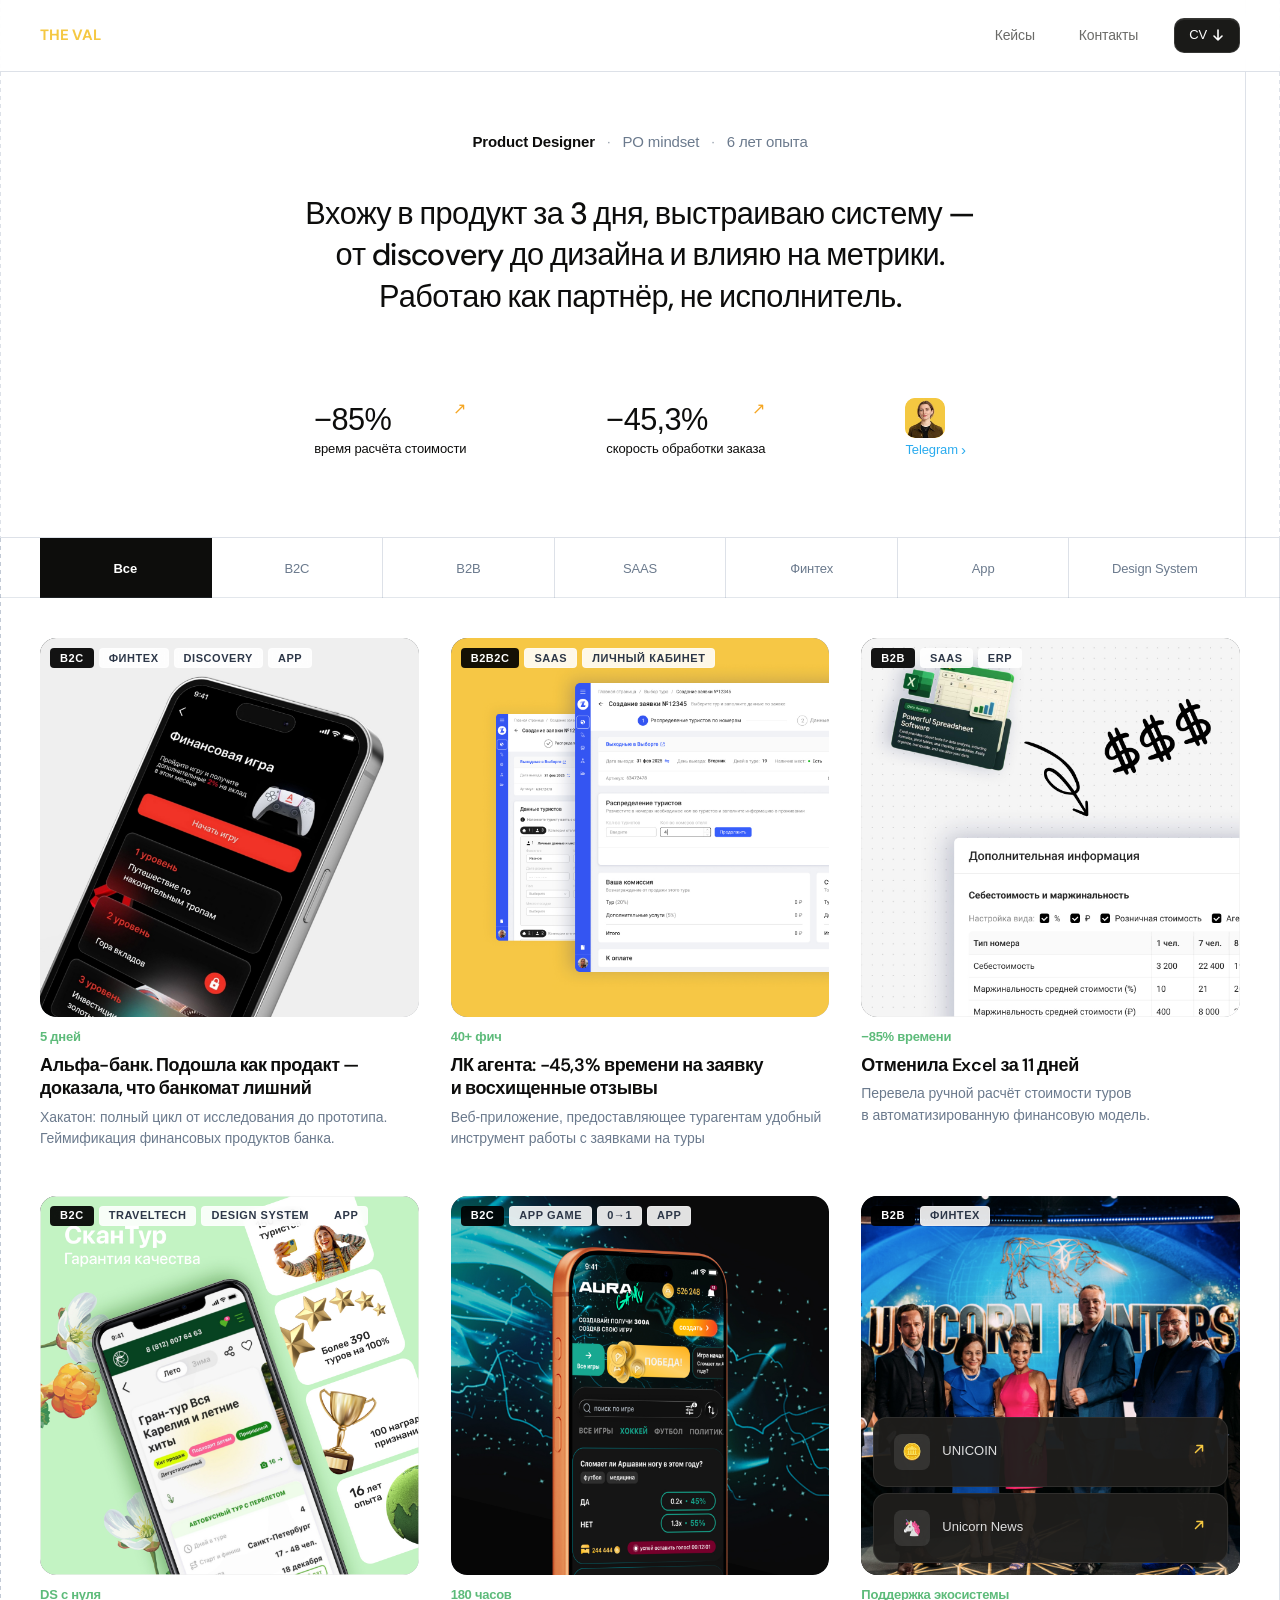
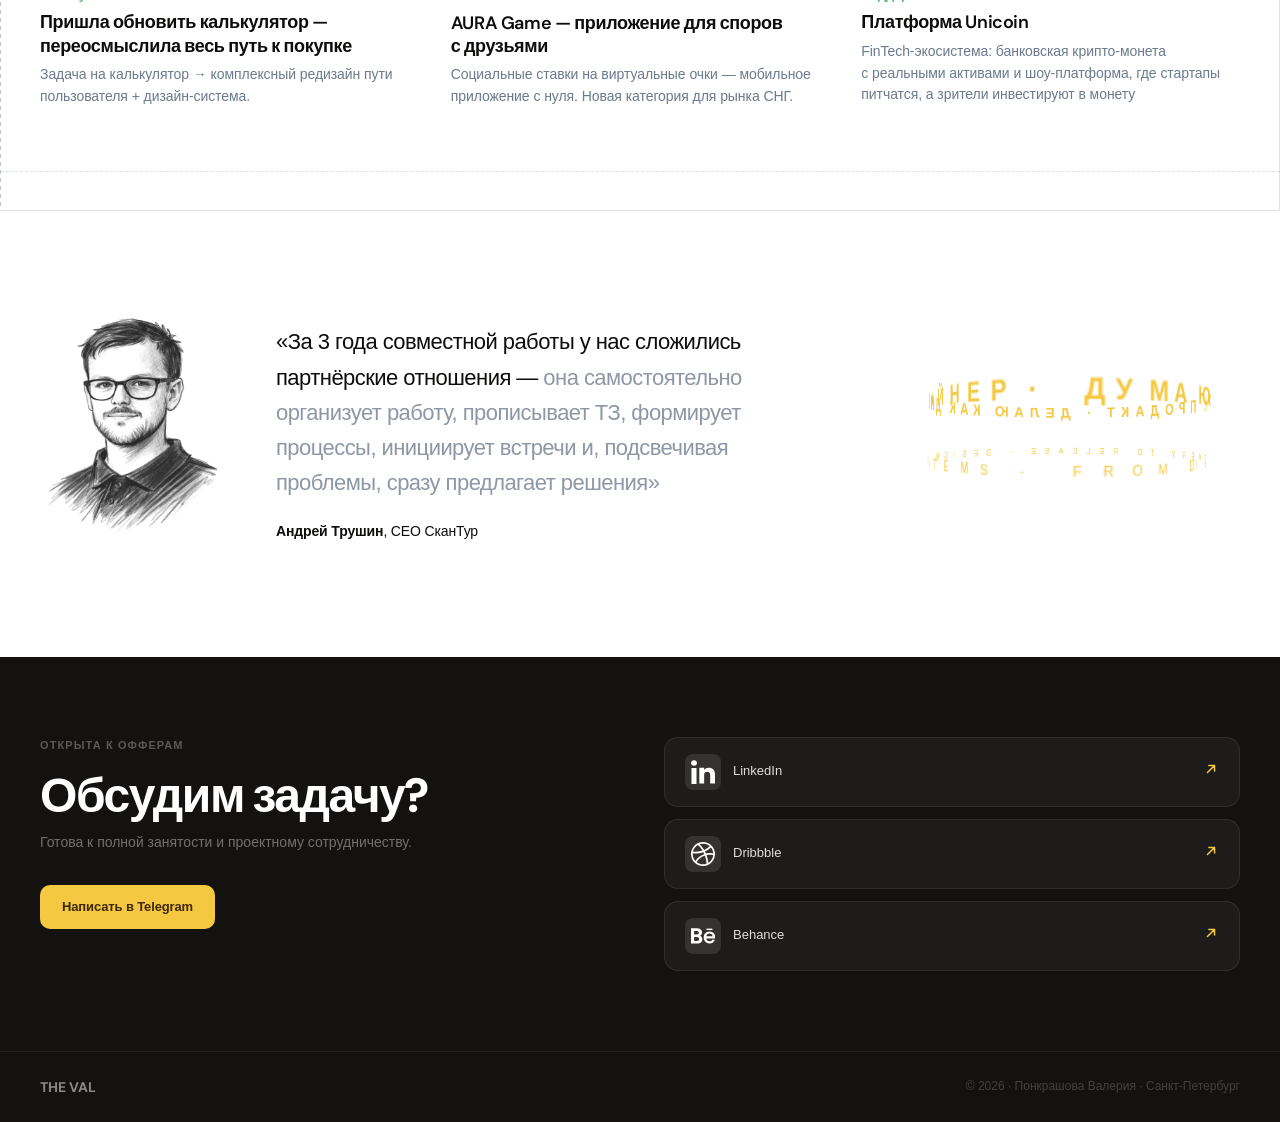
==== commit 6f1a62b6: "Update index.html" ====
--- a/index.html
+++ b/index.html
@@ -3,8 +3,8 @@
 <head>
 <meta charset="UTF-8">
 <meta name="viewport" content="width=device-width, initial-scale=1.0">
-<title>THE VAL — Валерия Понкрашова — Дизайнер для бизнеса · Product Designer</title>
-<meta name="description" content="Product Designer в корпоративные системы | BPMN · Реальный опыт · Аналитический уклон · PO мышление | B2B · B2E  | SAAS | ERP · CRM · TMS · BI · MDM · DMS · ЭДО · Data Modeling Tool · ЛК">
+<title> THE VAL — Валерия Понкрашова — Дизайнер для бизнеса в корпоративные системы · Product Designer </title>
+<meta name="description" content=" Product Designer в корпоративные системы | BPMN · Реальный опыт · Аналитический уклон · PO мышление | B2B · B2E  | SAAS | ERP · CRM · TMS · BI · MDM · DMS · ЭДО · Data Modeling Tool · ЛК ">
 <link rel="preconnect" href="https://fonts.googleapis.com">
 <link href="https://fonts.googleapis.com/css2?family=Syne:wght@700;800&family=DM+Sans:opsz,wght@9..40,300;9..40,400;9..40,500&family=Cactus+Classical+Serif&display=swap" rel="stylesheet">
 <link rel="stylesheet" href="styles/design-system.css">
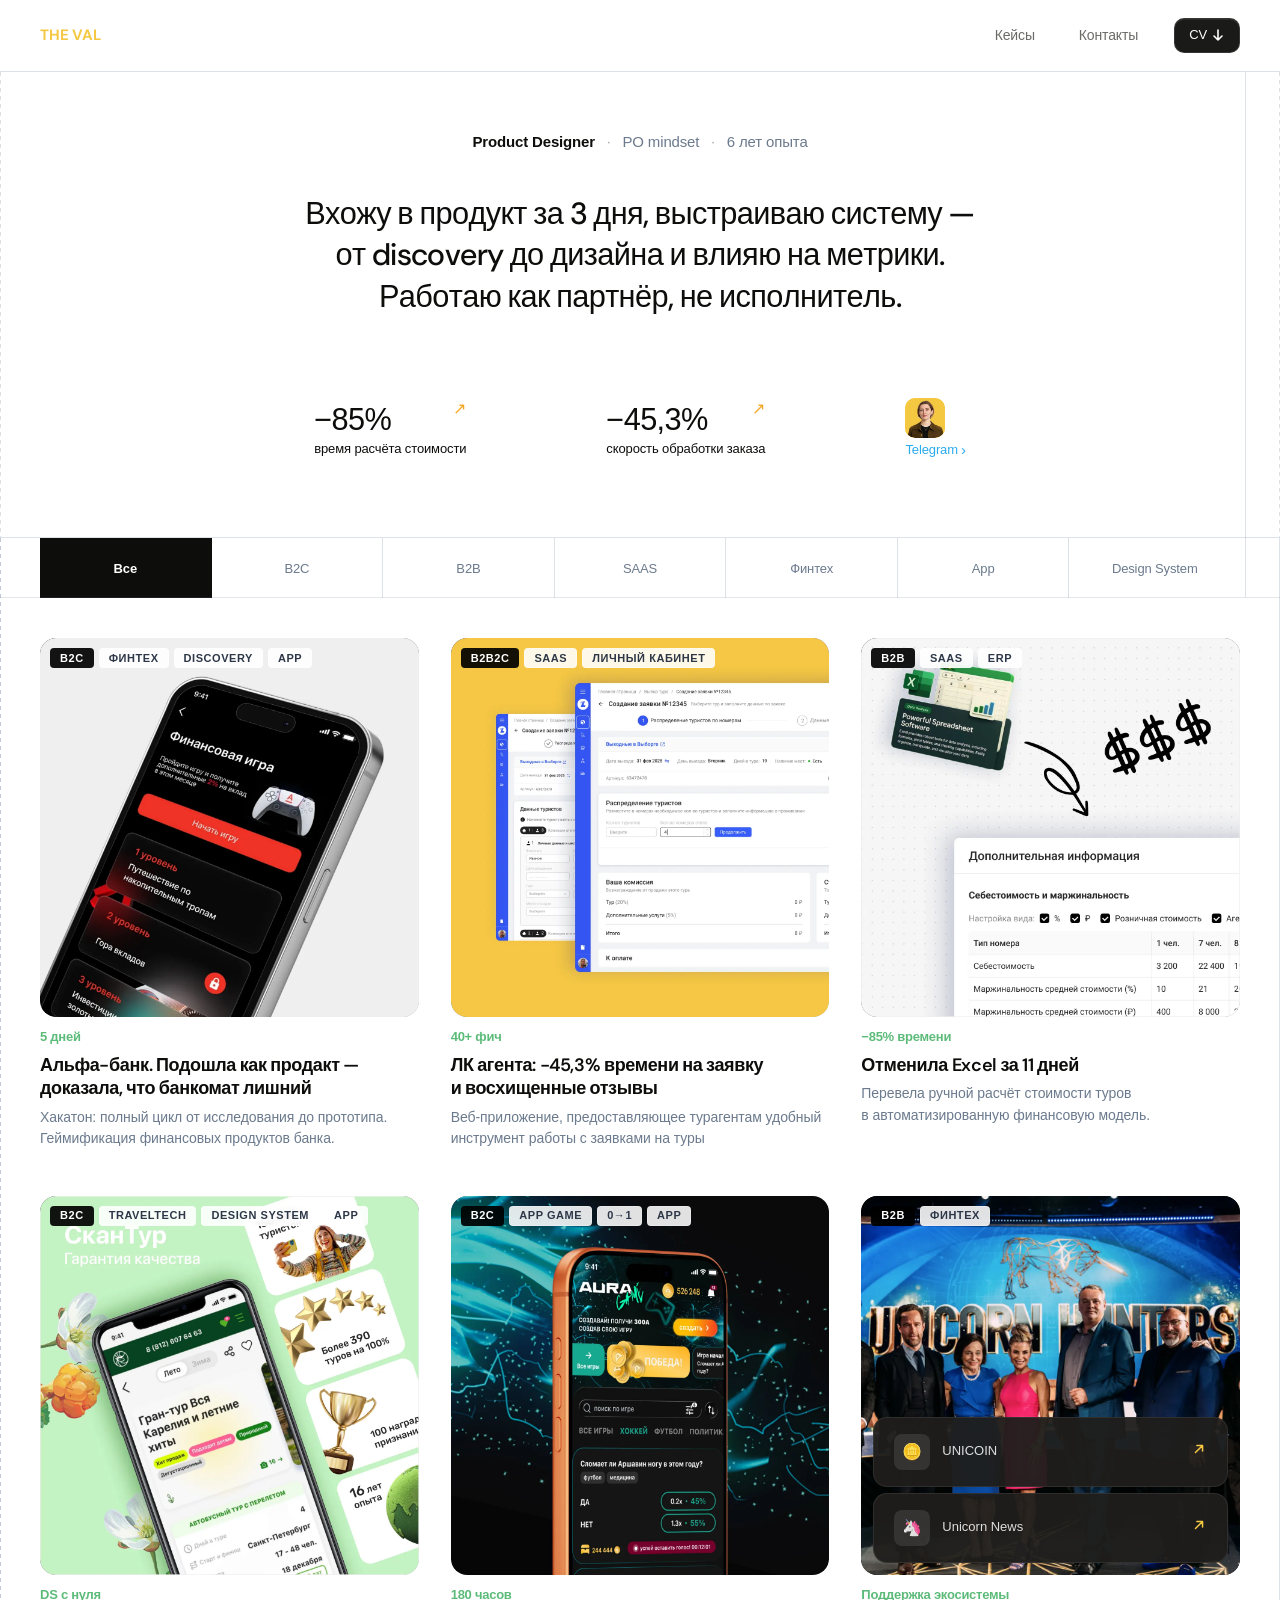
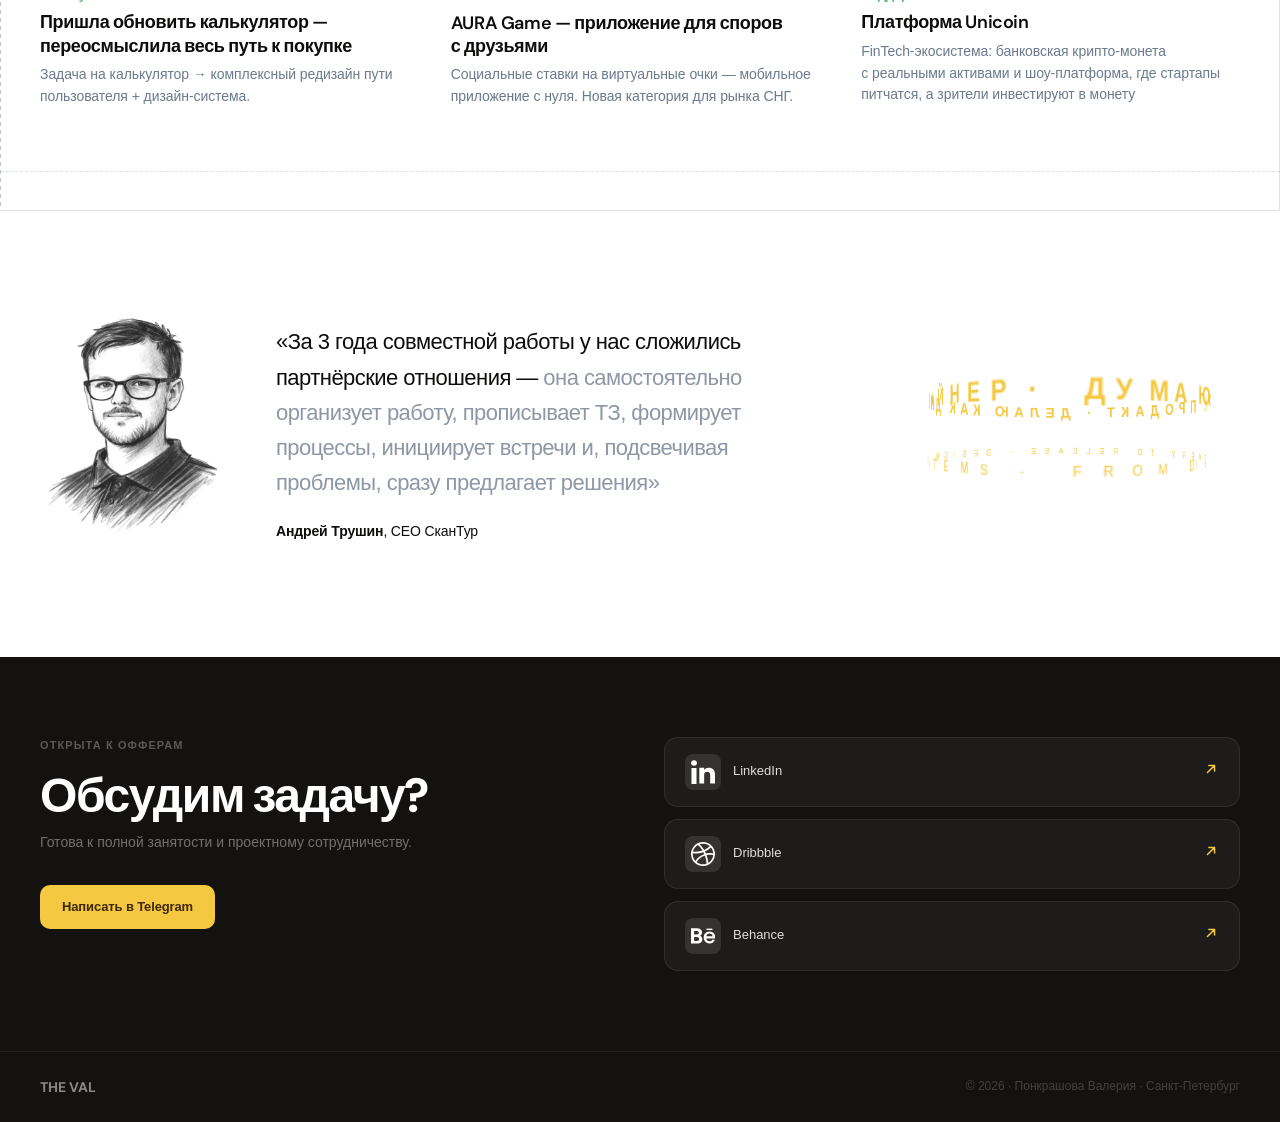
==== commit 510c5a30: "пу пу пу" ====
--- a/index.html
+++ b/index.html
@@ -114,7 +114,7 @@
       <div class="cc" data-t="b2c fintech app" data-case="0">
         <div class="cc-img">
           <div class="cc-img-placeholder pat-lines"></div>
-          <img src="media/img-overlay-1.jpg" alt="">
+          <img src="media/img-overlay-1.webp" alt="">
           <div class="cc-img-overlay"></div>
           <div class="cc-img-tags">
             <span class="ct y">B2C</span>
@@ -136,7 +136,7 @@
       <div class="cc" data-t="b2b saas system" data-case="1">
         <div class="cc-img">
           <div class="cc-img-placeholder pat-diag"></div>
-          <img src="media/img-overlay-2.jpg" alt="">
+          <img src="media/img-overlay-2.webp" alt="">
           <div class="cc-img-overlay"></div>
           <div class="cc-img-tags">
             <span class="ct y">B2B2C</span>
@@ -157,7 +157,7 @@
       <div class="cc" data-t="b2b saas system" data-case="2">
         <div class="cc-img">
           <div class="cc-img-placeholder pat-dots"></div>
-          <img src="media/img-overlay-3.jpg" alt="">
+          <img src="media/img-overlay-3.webp" alt="">
           <div class="cc-img-overlay"></div>
           <div class="cc-img-tags">
             <span class="ct y">B2B</span>
@@ -178,7 +178,7 @@
       <div class="cc" data-t="b2c system research app" data-case="3">
         <div class="cc-img">
           <div class="cc-img-placeholder pat-grid"></div>
-          <img src="media/img-overlay-4.jpg" alt="">
+          <img src="media/img-overlay-4.webp" alt="">
           <div class="cc-img-overlay"></div>
           <div class="cc-img-tags">
             <span class="ct y">B2C</span>
@@ -200,7 +200,7 @@
       <div class="cc" data-t="b2c app mobile" data-case="4">
         <div class="cc-img">
           <div class="cc-img-placeholder pat-cross"></div>
-          <img src="media/img-overlay-5.jpg" alt="">
+          <img src="media/img-overlay-5.webp" alt="">
           <div class="cc-img-overlay"></div>
           <div class="cc-img-tags">
             <span class="ct y">B2C</span>
@@ -221,7 +221,7 @@
 
       <div class="cc" data-t="b2b fintech" data-case="" style="cursor:default;pointer-events:none;">
         <div class="cc-img" style="background:var(--dark);">
-          <img src="media/img-overlay-6.png" alt="Unicoin">
+          <img src="media/img-overlay-6.webp" alt="Unicoin">
           <div class="cc-img-tags">
             <span class="ct y">B2B</span>
             <span class="ct">Финтех</span>
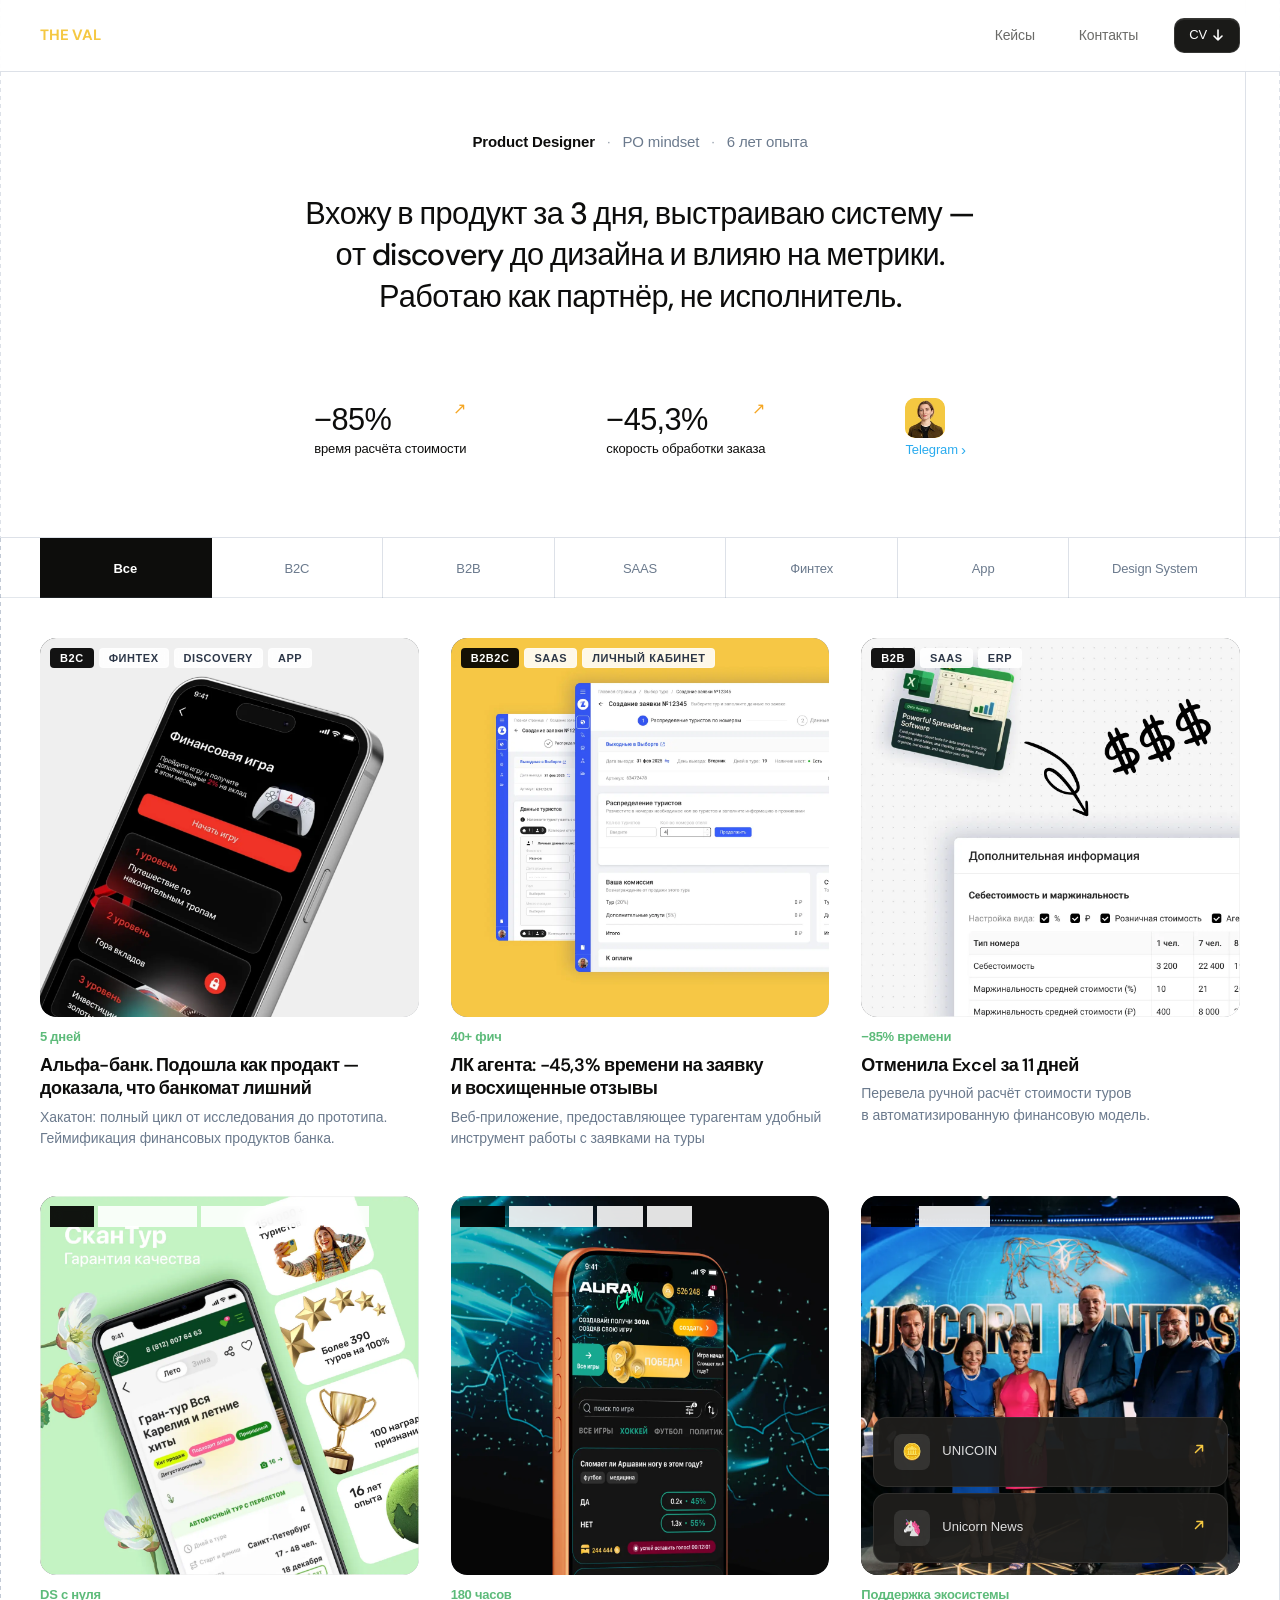
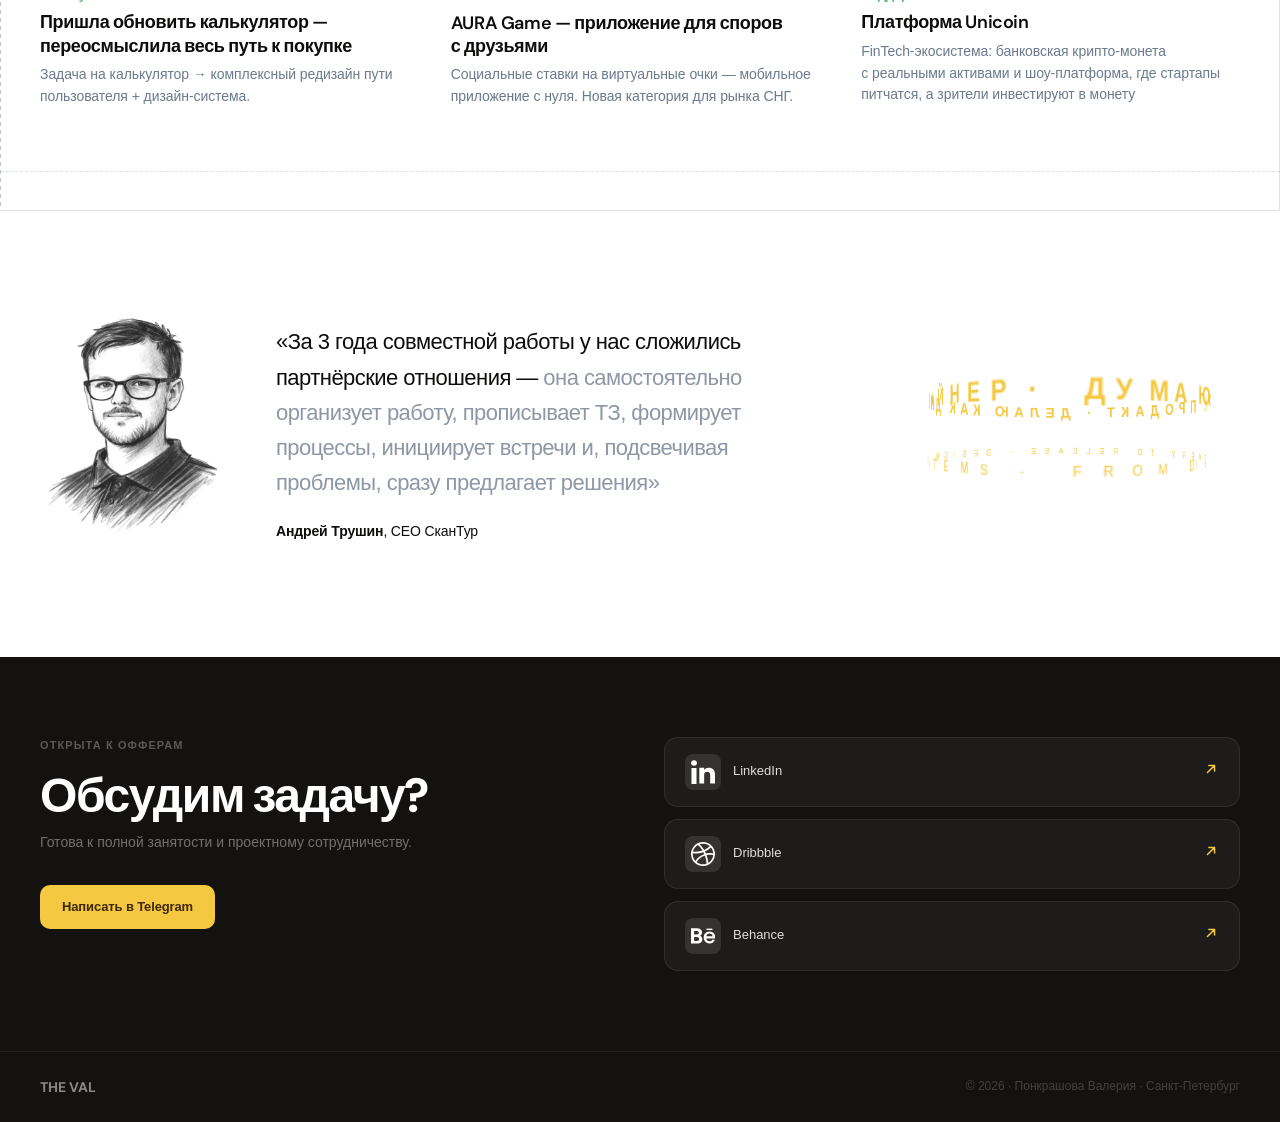
==== commit 1a02139c: "Update index.html добавила метрику" ====
--- a/index.html
+++ b/index.html
@@ -1,11 +1,26 @@
 <!DOCTYPE html>
 <html lang="ru">
 <head>
+  
+  <!-- Yandex.Metrika counter -->
+<script type="text/javascript">
+    (function(m,e,t,r,i,k,a){
+        m[i]=m[i]||function(){(m[i].a=m[i].a||[]).push(arguments)};
+        m[i].l=1*new Date();
+        for (var j = 0; j < document.scripts.length; j++) {if (document.scripts[j].src === r) { return; }}
+        k=e.createElement(t),a=e.getElementsByTagName(t)[0],k.async=1,k.src=r,a.parentNode.insertBefore(k,a)
+    })(window, document,'script','https://mc.yandex.ru/metrika/tag.js?id=108421298', 'ym');
+
+    ym(108421298, 'init', {ssr:true, webvisor:true, clickmap:true, ecommerce:"dataLayer", referrer: document.referrer, url: location.href, accurateTrackBounce:true, trackLinks:true});
+</script>
+<noscript><div><img src="https://mc.yandex.ru/watch/108421298" style="position:absolute; left:-9999px;" alt="" /></div></noscript>
+<!-- /Yandex.Metrika counter -->
+  
 <meta charset="UTF-8">
 <meta name="viewport" content="width=device-width, initial-scale=1.0">
 <title> THE VAL — Валерия Понкрашова — Дизайнер для бизнеса в корпоративные системы · Product Designer </title>
 <meta name="description" content=" Product Designer в корпоративные системы | BPMN · Реальный опыт · Аналитический уклон · PO мышление | B2B · B2E  | SAAS | ERP · CRM · TMS · BI · MDM · DMS · ЭДО · Data Modeling Tool · ЛК ">
-<link rel="preconnect" href="https://fonts.googleapis.com">
+<link rel="preconnect" href="https://fonts.gstatic.com" crossorigin>
 <link href="https://fonts.googleapis.com/css2?family=Syne:wght@700;800&family=DM+Sans:opsz,wght@9..40,300;9..40,400;9..40,500&family=Cactus+Classical+Serif&display=swap" rel="stylesheet">
 <link rel="stylesheet" href="styles/design-system.css">
 <link rel="stylesheet" href="styles/animations.css">
@@ -515,6 +530,36 @@
 </div>
 
 <script>
+function computeAndApply(activeTags){
+  const all = activeTags.includes('all') || activeTags.length===0;
+  let n=0;
+  document.querySelectorAll('.cc').forEach(c=>{
+    if(c.classList.contains('cc-quote')){c.classList.toggle('h',!all);return;}
+    const t=c.dataset.t||'';
+    const words=t.split(' ');
+    const show=all||activeTags.every(tag=>words.includes(tag));
+    c.classList.toggle('h',!show);
+    if(show)n++;
+  });
+  document.getElementById('empty').style.display=n?'none':'block';
+}
+
+function setActiveButtons(tags){
+  document.querySelectorAll('.ftag').forEach(b=>{
+    b.classList.toggle('on', tags.includes(b.dataset.tag));
+  });
+}
+
+function updateURL(tags){
+  const url = new URL(window.location);
+  if(tags.length===0 || (tags.length===1 && tags[0]==='all')){
+    url.searchParams.delete('filter');
+  } else {
+    url.searchParams.set('filter', tags.join(','));
+  }
+  history.replaceState(null, '', url);
+}
+
 function f(tag,el){
   if(tag==='all'){
     document.querySelectorAll('.ftag').forEach(b=>b.classList.remove('on'));
@@ -526,20 +571,23 @@
       document.querySelector('.ftag[data-tag="all"]').classList.add('on');
   }
   const activeTags=[...document.querySelectorAll('.ftag.on')].map(b=>b.dataset.tag);
-  const all=activeTags.includes('all');
-  let n=0;
-  document.querySelectorAll('.cc').forEach(c=>{
-    if(c.classList.contains('cc-quote')){c.classList.toggle('h',!all);return;}
-    const t=c.dataset.t||'';
-    const words=t.split(' ');
-    const show=all||activeTags.every(tag=>words.includes(tag));
-    c.classList.toggle('h',!show);
-    if(show)n++;
-  });
-  document.getElementById('empty').style.display=n?'none':'block';
+  computeAndApply(activeTags);
+  updateURL(activeTags);
 }
 
+function applyFiltersFromURL(){
+  const params = new URLSearchParams(window.location.search);
+  const filterParam = params.get('filter');
+  if(!filterParam) return;
+  const tags = filterParam.split(',').map(t=>t.trim()).filter(Boolean);
+  const validTags = tags.filter(t=>document.querySelector('.ftag[data-tag="'+t+'"]'));
+  if(validTags.length===0) return;
+  setActiveButtons(validTags);
+  computeAndApply(validTags);
+}
+
 document.addEventListener('DOMContentLoaded',function(){
+  applyFiltersFromURL();
   // Scroll reveal
   document.querySelectorAll('.rv').forEach(el=>el.classList.add('pre'));
   const io=new IntersectionObserver(e=>{
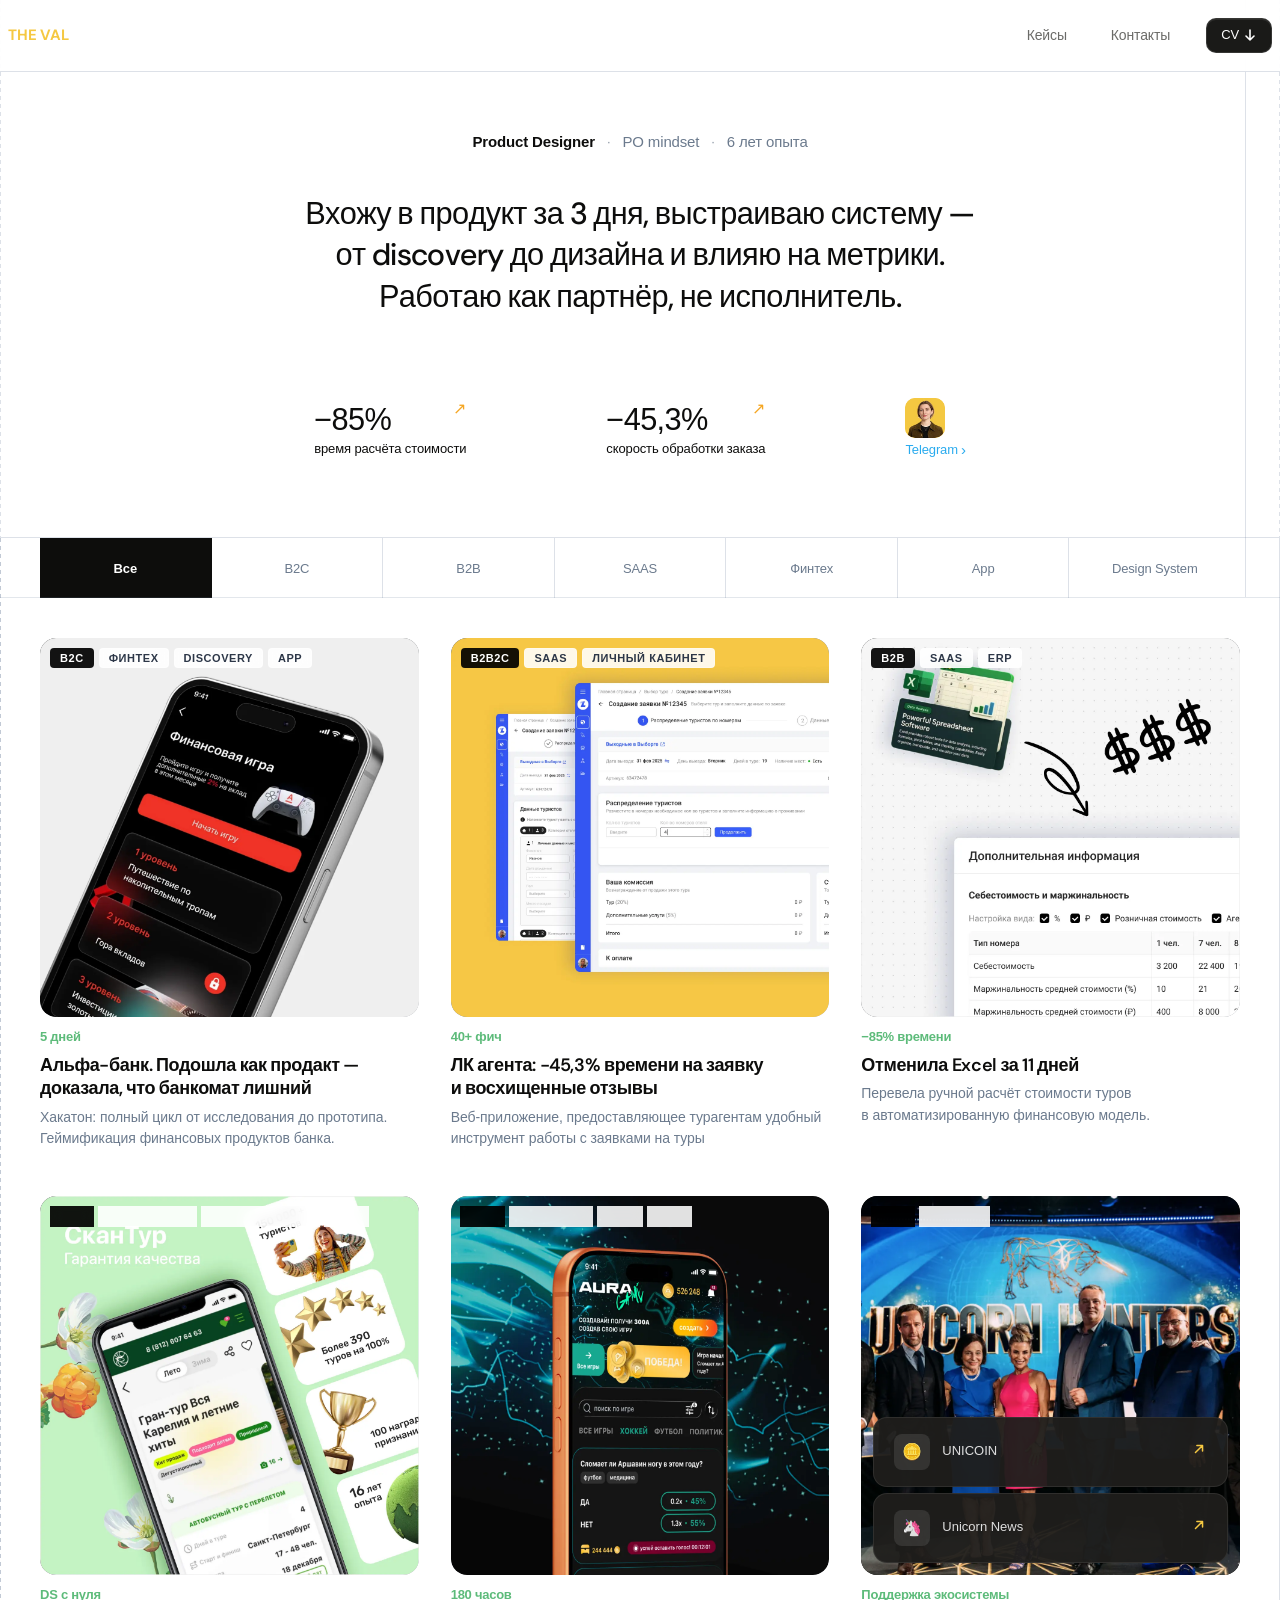
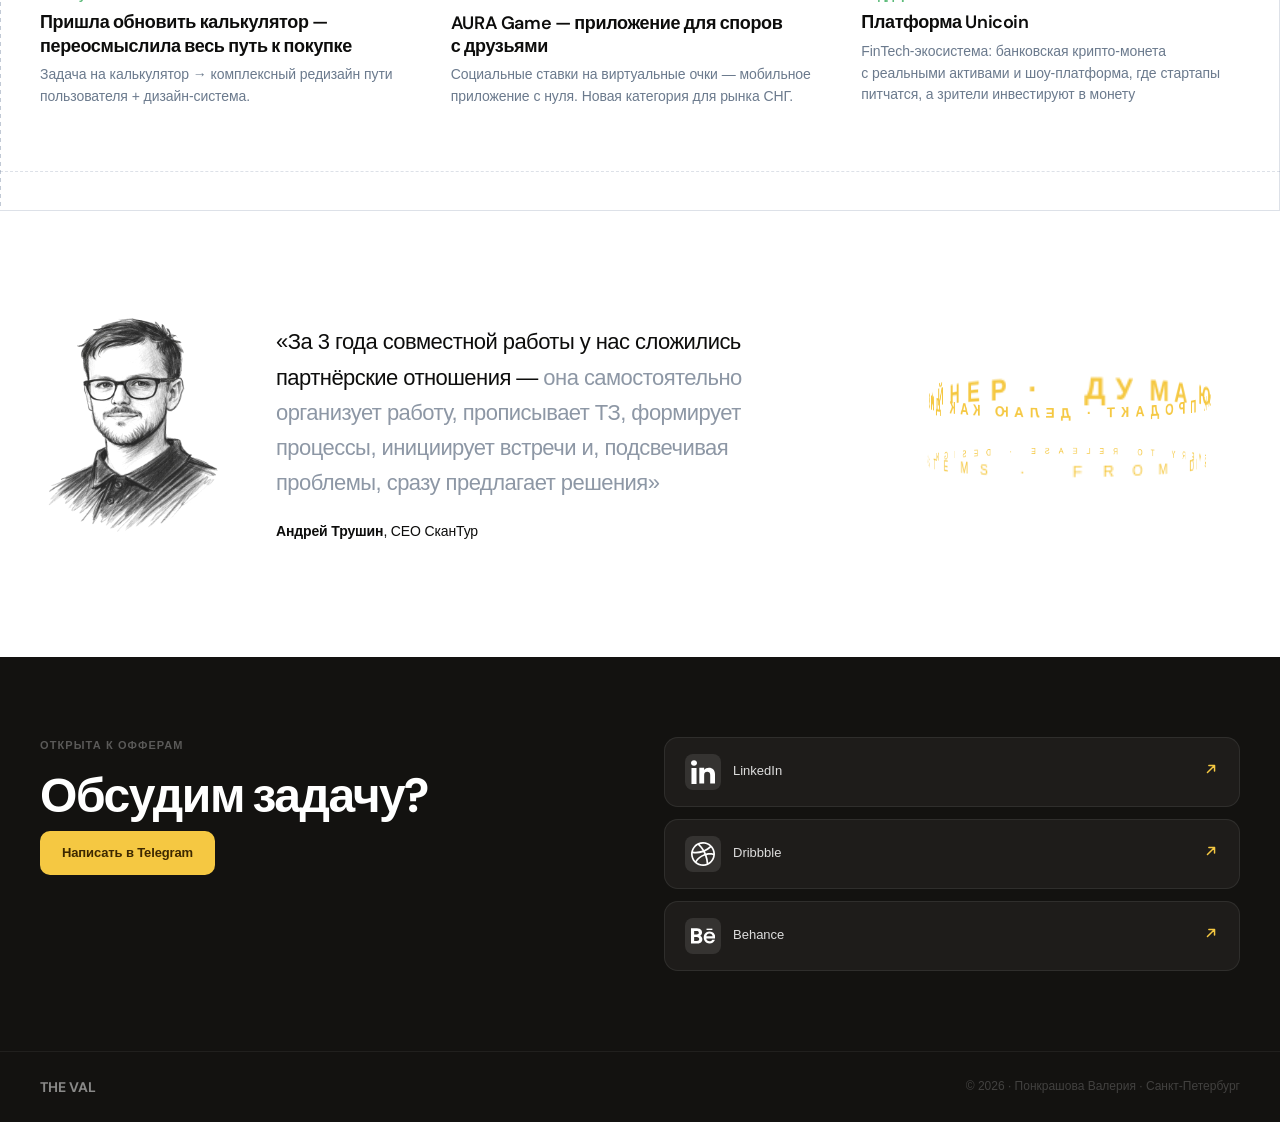
==== commit e2142526: "Update index.html" ====
--- a/index.html
+++ b/index.html
@@ -440,7 +440,6 @@
     <div class="contacts-left">
       <div class="c-label">Открыта к офферам</div>
       <h2 class="c-title">Обсудим задачу?</h2>
-      <p class="c-sub">Готова к полной занятости и проектному сотрудничеству.</p>
       <a href="https://t.me/ValeriyaWithLove" target="_blank" class="c-btn">Написать в Telegram</a>
     </div>
     <div class="contacts-right">
--- a/style.css
+++ b/style.css
@@ -184,7 +184,7 @@
   max-width: var(--container);
   width: 100%;
   margin: 0 auto;
-  padding: 0 var(--space-10);
+  padding: 0 8px;
   display: flex;
   align-items: center;
   justify-content: space-between;
